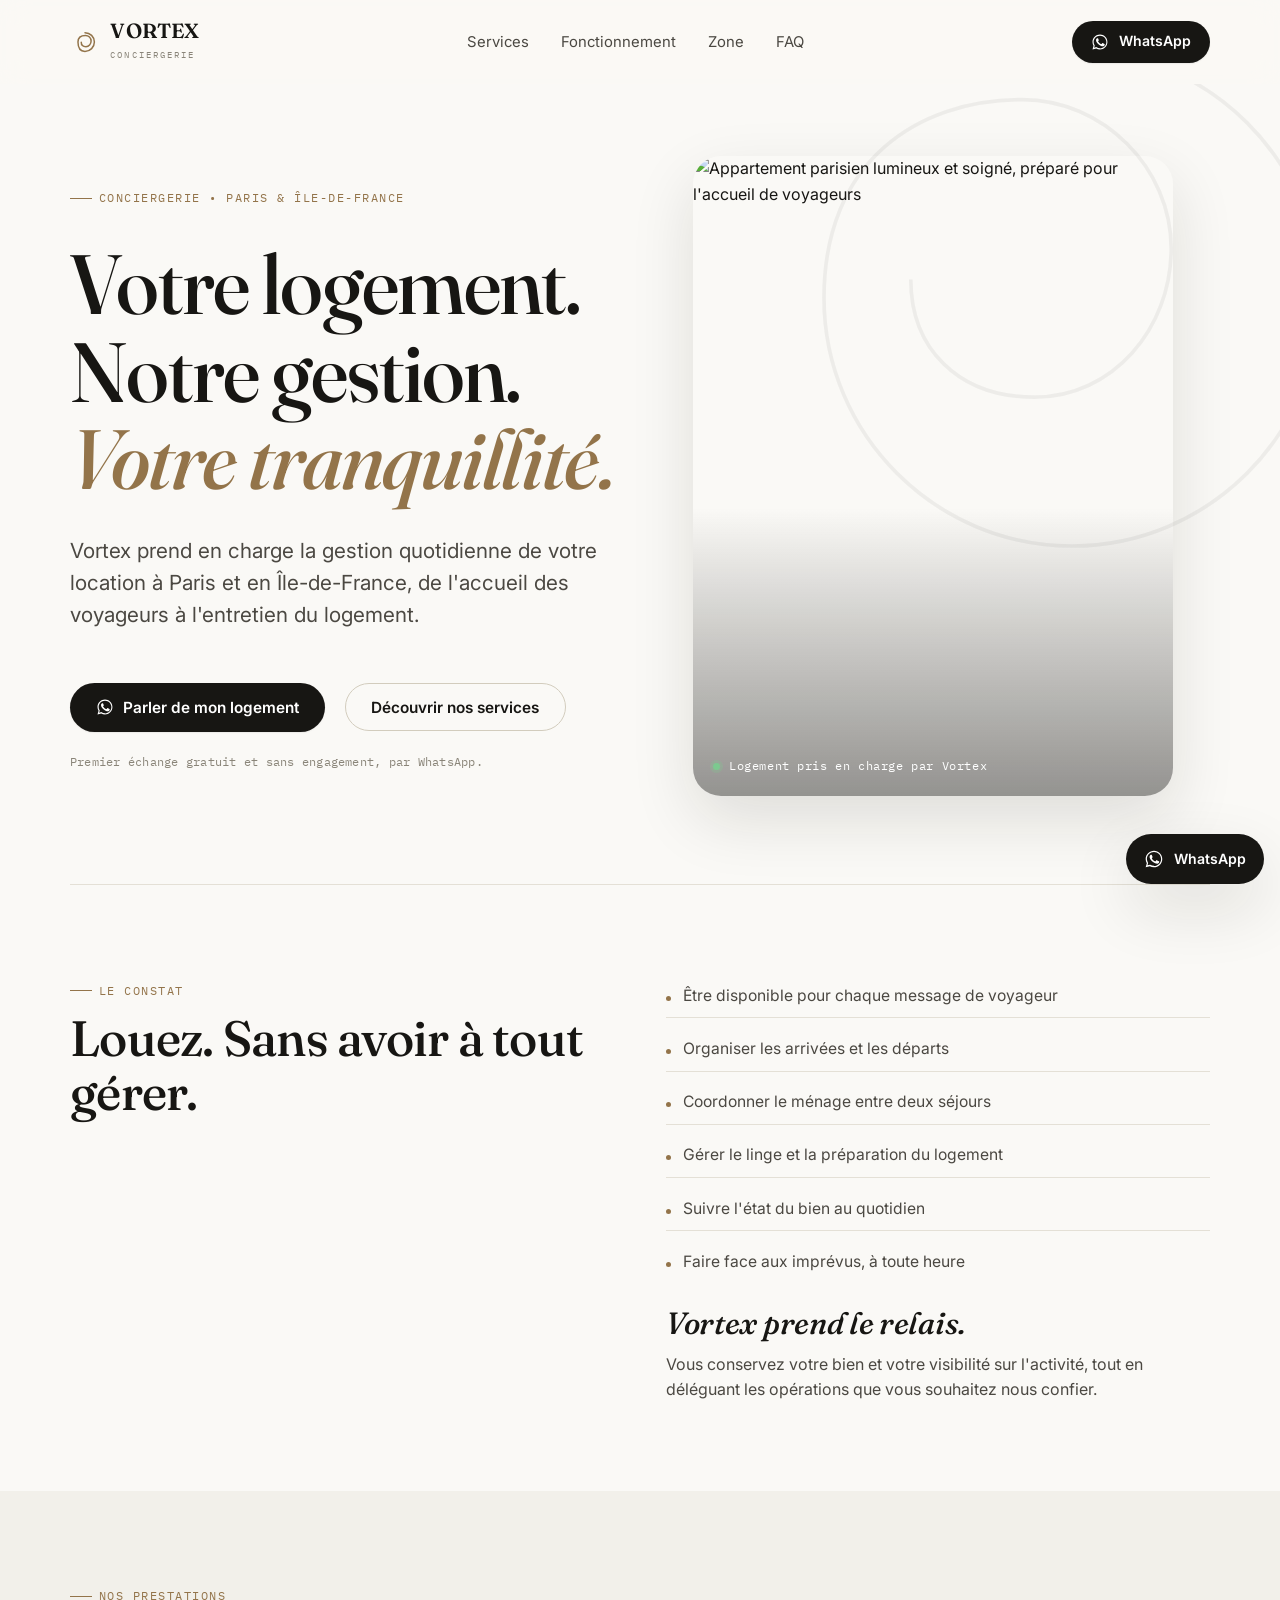
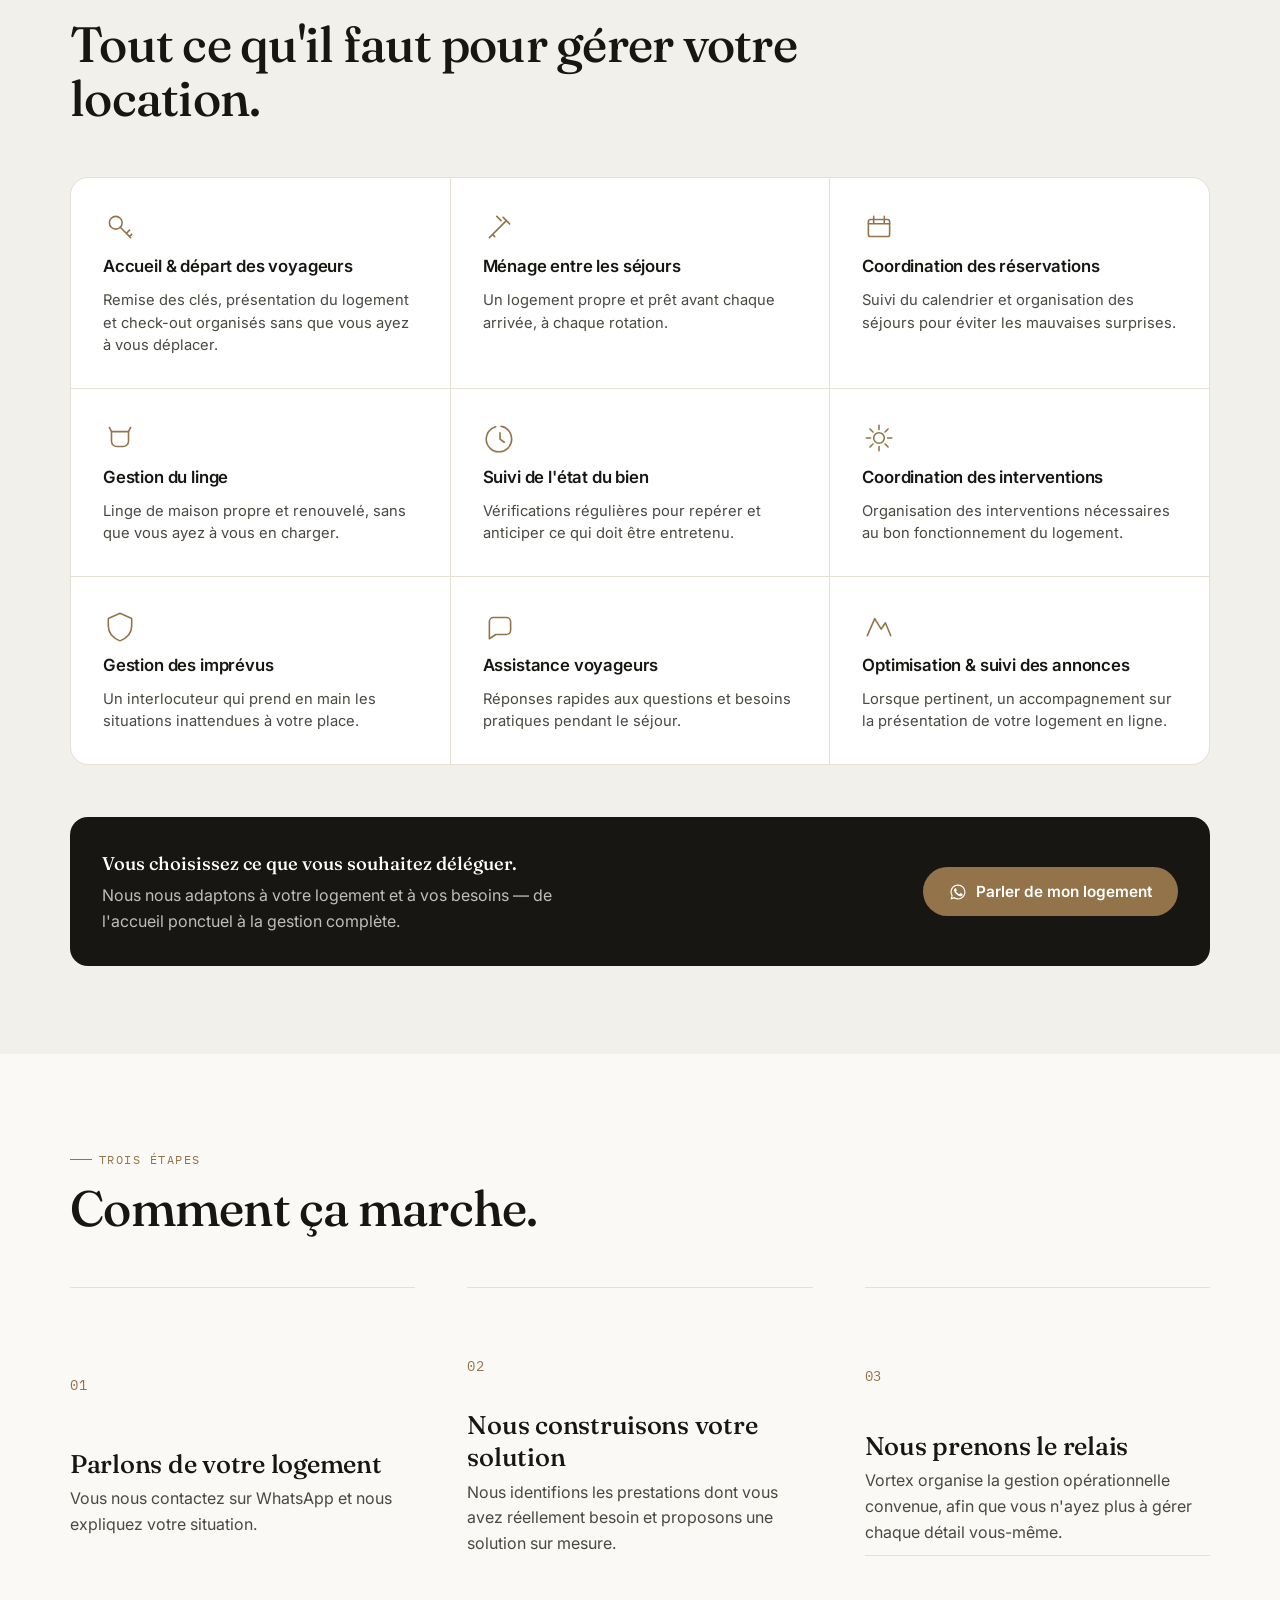
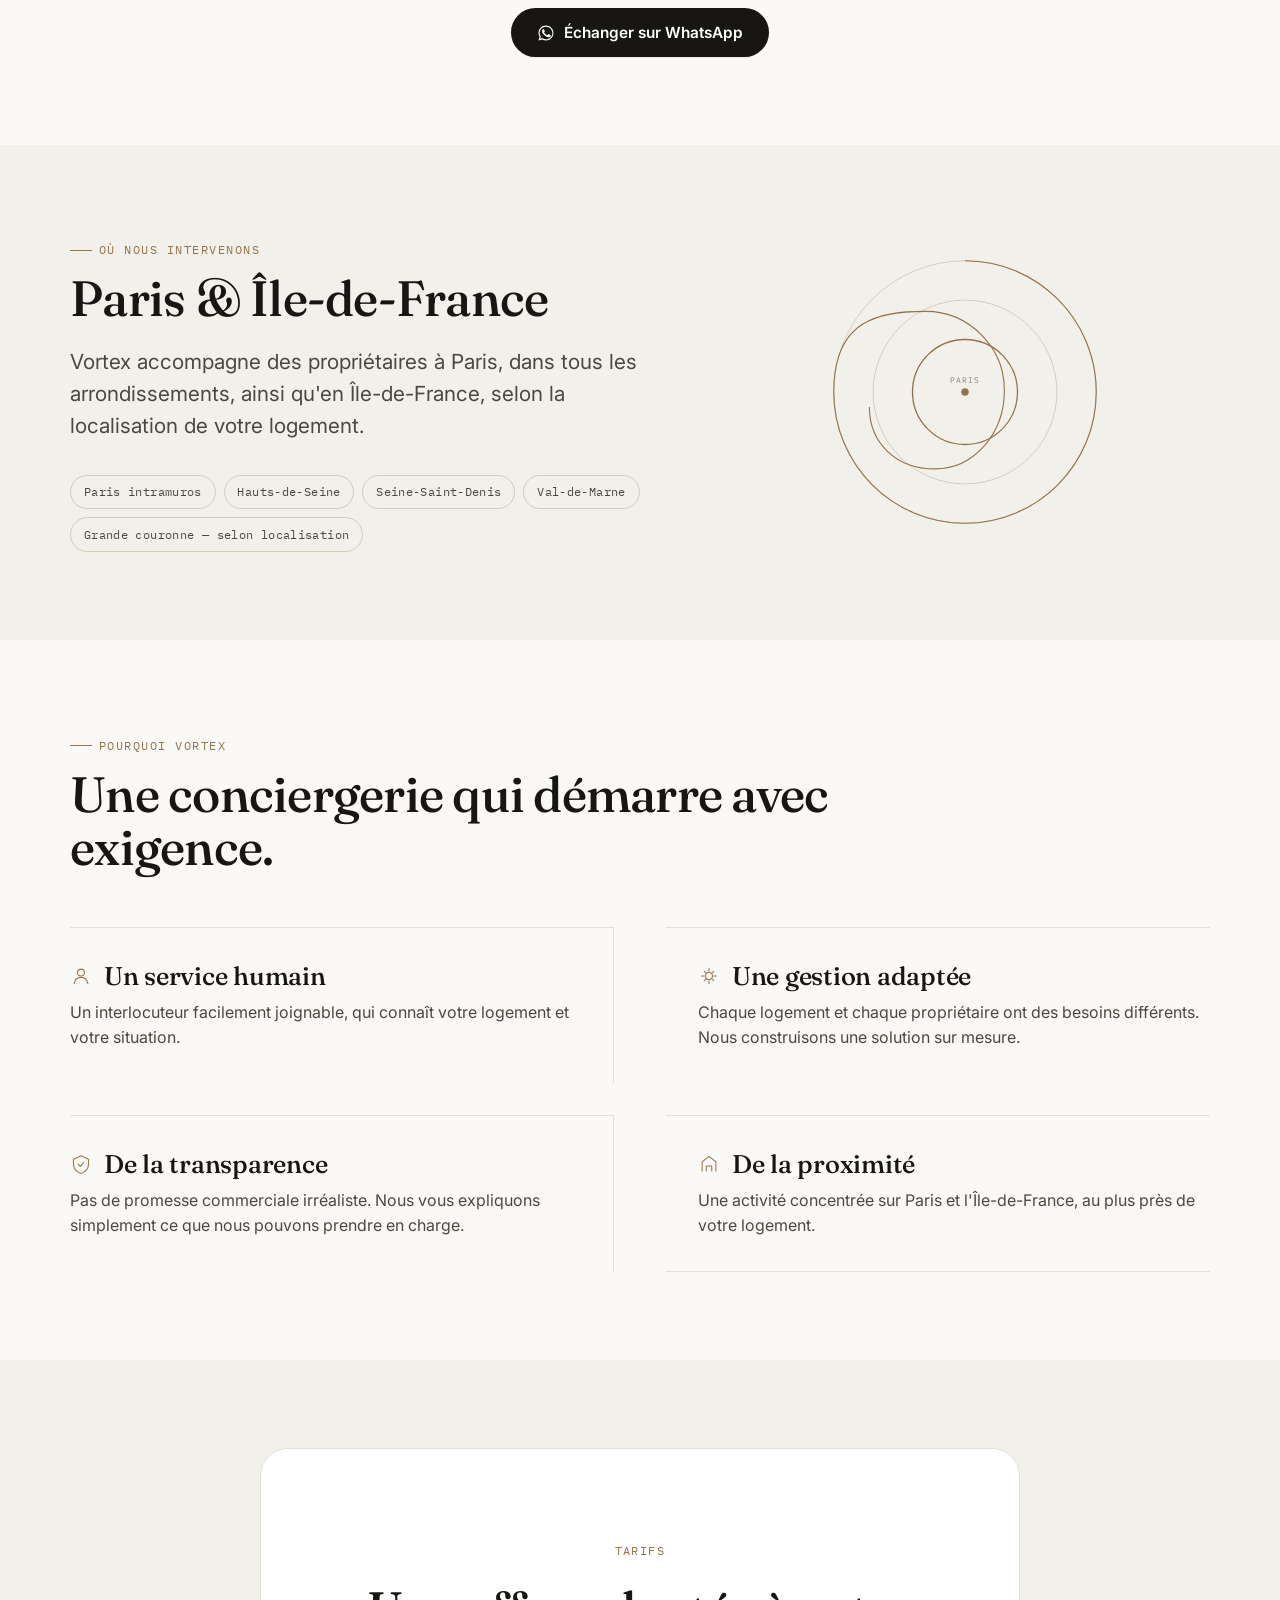
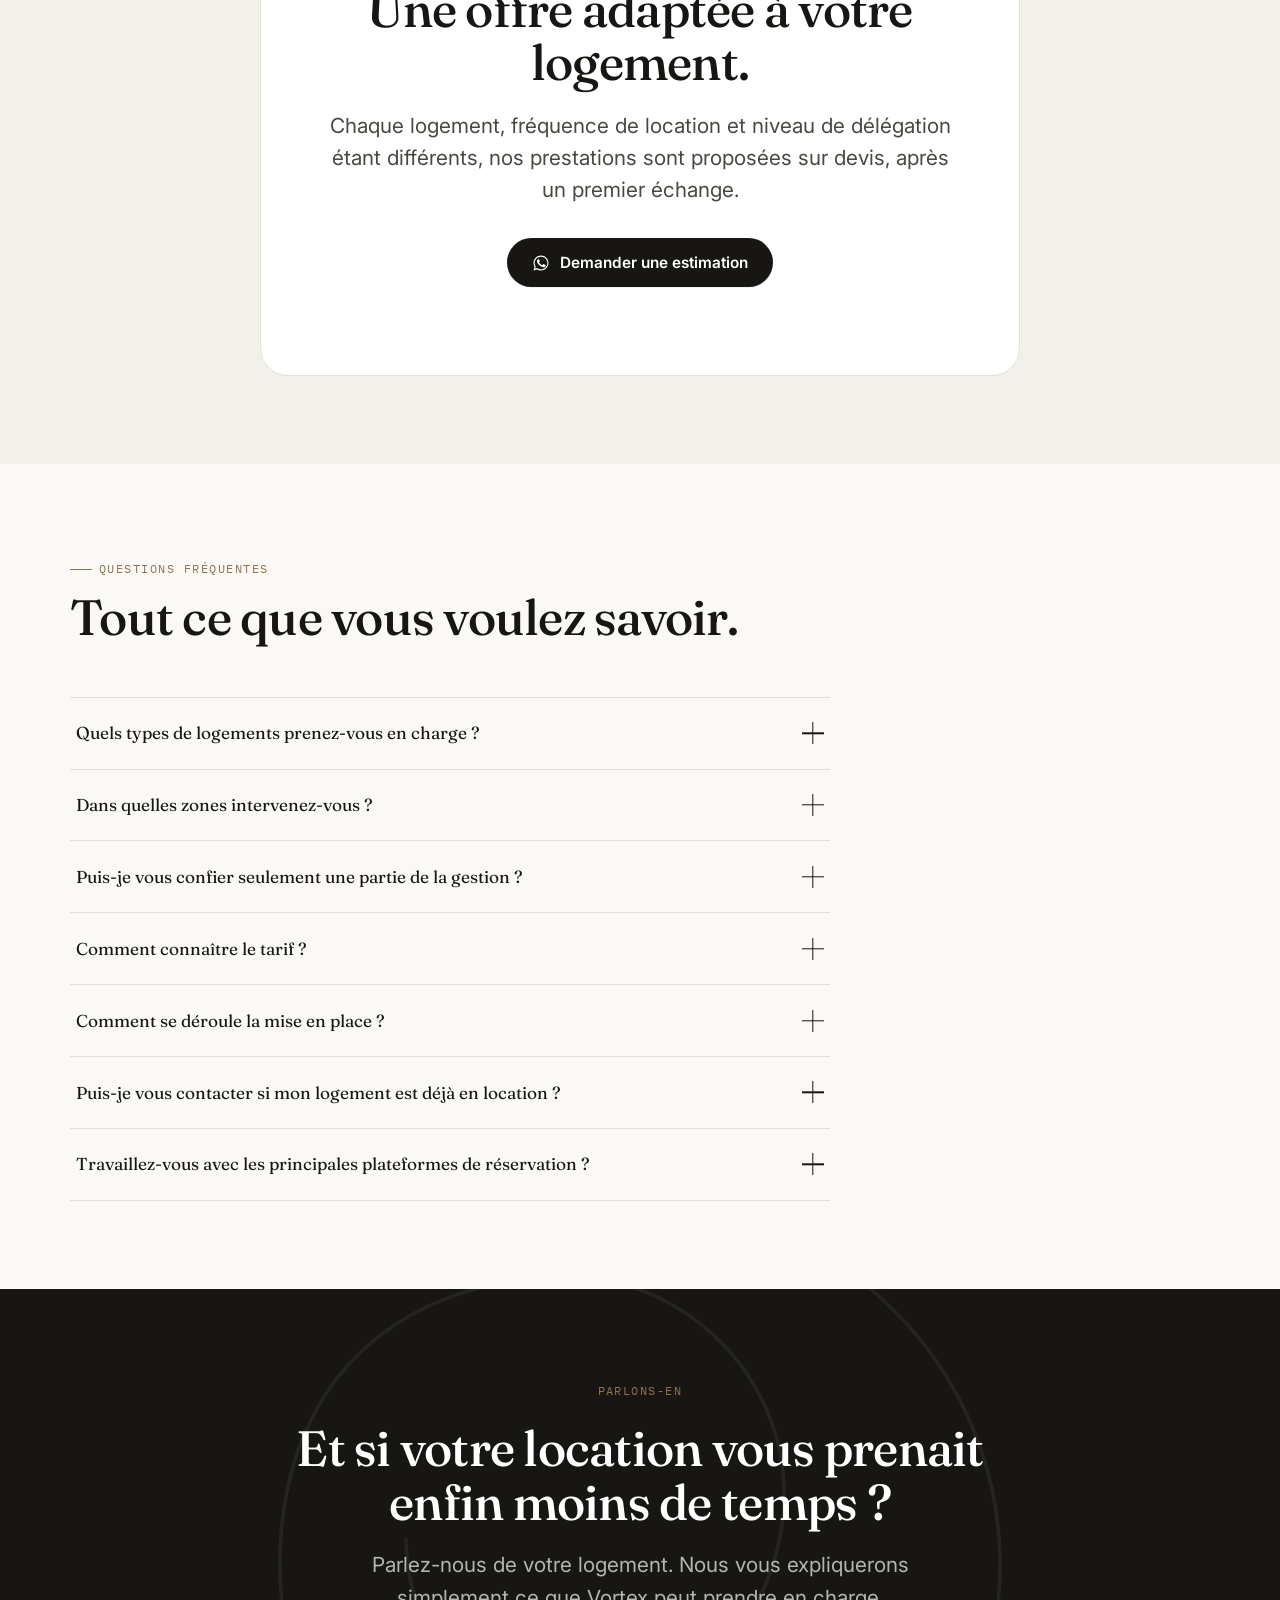
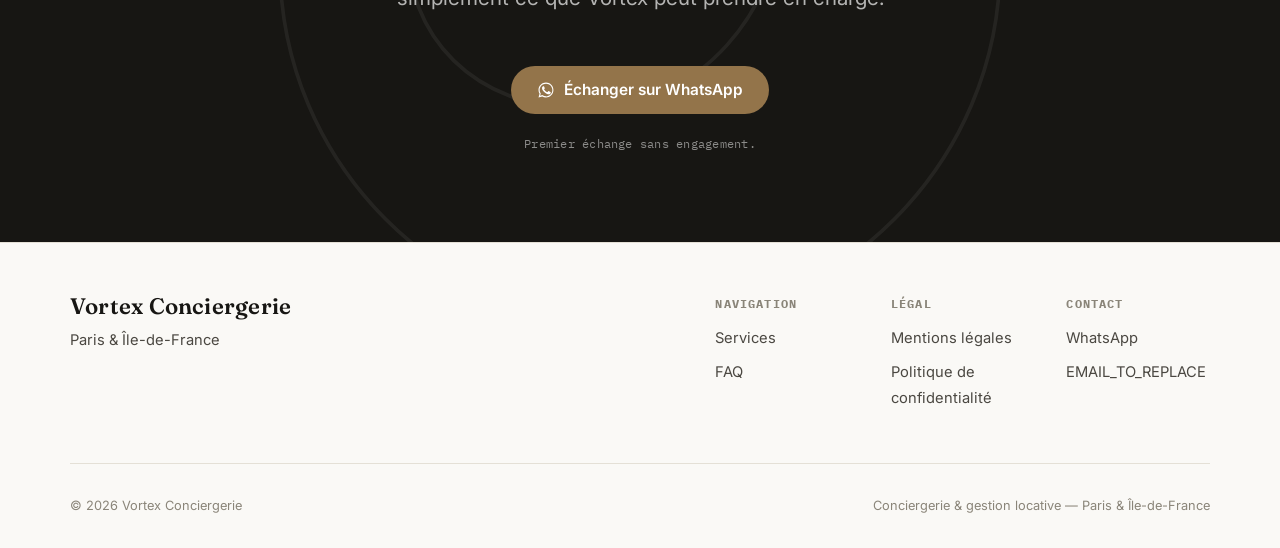
==== index.html @ 7cb6581f "Add files via upload" ====
<!DOCTYPE html>
<html lang="fr">
<head>
<meta charset="UTF-8">
<meta name="viewport" content="width=device-width, initial-scale=1, viewport-fit=cover">

<!-- ============================================================
     SEO — MODIFIER ICI : title, meta description, canonical
     ============================================================ -->
<title>Vortex Conciergerie — Conciergerie & gestion locative à Paris et en Île-de-France</title>
<meta name="description" content="Vortex Conciergerie prend en charge la gestion quotidienne de votre location à Paris et en Île-de-France : accueil des voyageurs, ménage, coordination et suivi du logement. Premier échange sur WhatsApp.">

<!-- CANONICAL : remplacer par le domaine définitif (vortex-conciergerie.fr) une fois connecté -->
<link rel="canonical" href="https://vortex-conciergerie.fr/">

<meta name="robots" content="index, follow">
<meta name="theme-color" content="#faf9f6">

<!-- Open Graph -->
<meta property="og:type" content="website">
<meta property="og:site_name" content="Vortex Conciergerie">
<meta property="og:title" content="Vortex Conciergerie — Conciergerie & gestion locative à Paris et en Île-de-France">
<meta property="og:description" content="Votre logement, notre gestion. Accueil des voyageurs, ménage, coordination et suivi opérationnel de votre location à Paris et en Île-de-France.">
<meta property="og:url" content="https://vortex-conciergerie.fr/">
<meta property="og:locale" content="fr_FR">
<meta property="og:image" content="https://vortex-conciergerie.fr/assets/images/og-cover.jpg">

<!-- Twitter Card -->
<meta name="twitter:card" content="summary_large_image">
<meta name="twitter:title" content="Vortex Conciergerie — Paris & Île-de-France">
<meta name="twitter:description" content="Votre logement, notre gestion. Conciergerie et gestion locative opérationnelle à Paris et en Île-de-France.">
<meta name="twitter:image" content="https://vortex-conciergerie.fr/assets/images/og-cover.jpg">

<!-- Favicon : motif vortex, à remplacer par un fichier .ico/.svg dédié si besoin -->
<link rel="icon" href="data:image/svg+xml,%3Csvg xmlns='http://www.w3.org/2000/svg' viewBox='0 0 32 32'%3E%3Ccircle cx='16' cy='16' r='15' fill='%23171613'/%3E%3Cpath d='M16 6c5.5 0 10 4.5 10 10s-4.5 10-10 10S8.5 21.5 8.5 16 12.3 9 16.5 9c3.3 0 6 2.7 6 6s-2.4 6-5.5 6-5-2-5-4.7' stroke='%23ffffff' stroke-width='1.6' fill='none' stroke-linecap='round'/%3E%3C/svg%3E">

<!-- Polices : Fraunces (display), Inter (texte), IBM Plex Mono (labels) -->
<link rel="preconnect" href="https://fonts.googleapis.com">
<link rel="preconnect" href="https://fonts.gstatic.com" crossorigin>
<link href="https://fonts.googleapis.com/css2?family=Fraunces:opsz,wght@9..144,400;9..144,500;9..144,600&family=Inter:wght@400;500;600;700&family=IBM+Plex+Mono:wght@400;500&display=swap" rel="stylesheet">

<link rel="stylesheet" href="styles.css">

<!-- ============================================================
     DONNÉES STRUCTURÉES — Schema.org (JSON-LD)
     Reflètent uniquement des informations réellement affichées sur le site.
     À COMPLÉTER avec les vraies informations légales dans les [PLACEHOLDERS].
     ============================================================ -->
<script type="application/ld+json">
{
  "@context": "https://schema.org",
  "@type": "Organization",
  "name": "Vortex Conciergerie",
  "url": "https://vortex-conciergerie.fr/",
  "areaServed": {
    "@type": "AdministrativeArea",
    "name": "Paris et Île-de-France"
  },
  "description": "Conciergerie et gestion locative opérationnelle à Paris et en Île-de-France : accueil des voyageurs, ménage, coordination et suivi du logement.",
  "email": "[EMAIL_À_COMPLÉTER]"
}
</script>
<script type="application/ld+json">
{
  "@context": "https://schema.org",
  "@type": "WebSite",
  "name": "Vortex Conciergerie",
  "url": "https://vortex-conciergerie.fr/",
  "inLanguage": "fr-FR"
}
</script>
<script type="application/ld+json">
{
  "@context": "https://schema.org",
  "@type": "FAQPage",
  "mainEntity": [
    {
      "@type": "Question",
      "name": "Quels types de logements prenez-vous en charge ?",
      "acceptedAnswer": {
        "@type": "Answer",
        "text": "Vortex accompagne des appartements et des maisons destinés à la location à Paris et en Île-de-France, quels que soient leur taille ou leur standing, dès lors que la gestion peut être organisée sereinement."
      }
    },
    {
      "@type": "Question",
      "name": "Dans quelles zones intervenez-vous ?",
      "acceptedAnswer": {
        "@type": "Answer",
        "text": "Nous intervenons à Paris, dans tous les arrondissements, ainsi qu'en Île-de-France selon la localisation exacte de votre logement."
      }
    },
    {
      "@type": "Question",
      "name": "Puis-je vous confier seulement une partie de la gestion ?",
      "acceptedAnswer": {
        "@type": "Answer",
        "text": "Oui. Chaque propriétaire choisit ce qu'il souhaite déléguer : accueil des voyageurs, ménage, communication, ou gestion complète. Nous adaptons la solution à votre logement."
      }
    },
    {
      "@type": "Question",
      "name": "Comment connaître le tarif ?",
      "acceptedAnswer": {
        "@type": "Answer",
        "text": "Chaque logement étant différent, nos prestations sont proposées sur devis après un premier échange sur WhatsApp pour comprendre vos besoins."
      }
    },
    {
      "@type": "Question",
      "name": "Comment se déroule la mise en place ?",
      "acceptedAnswer": {
        "@type": "Answer",
        "text": "Après un premier échange sur votre logement, nous construisons une solution adaptée puis organisons ensemble la prise en charge opérationnelle, à votre rythme."
      }
    },
    {
      "@type": "Question",
      "name": "Puis-je vous contacter si mon logement est déjà en location ?",
      "acceptedAnswer": {
        "@type": "Answer",
        "text": "Oui, tout à fait. Nous pouvons prendre le relais sur un logement déjà loué, en reprenant l'organisation existante ou en la réorganisant avec vous."
      }
    },
    {
      "@type": "Question",
      "name": "Travaillez-vous avec les principales plateformes de réservation ?",
      "acceptedAnswer": {
        "@type": "Answer",
        "text": "Nous nous adaptons aux plateformes de réservation que vous utilisez déjà et coordonnons l'activité de votre logement en conséquence."
      }
    }
  ]
}
</script>

<!-- ============================================================
     TRACKING — emplacement pour Google Tag Manager / Analytics 4
     Ne pas insérer d'identifiants fictifs. Coller le script GTM
     officiel ici une fois le compte créé.
     ============================================================ -->
<!-- <script async src="https://www.googletagmanager.com/gtag/js?id=G-XXXXXXX"></script> -->

</head>
<body>

<a href="#contenu" class="skip-link">Aller au contenu principal</a>

<!-- ============================================================
     HEADER
     ============================================================ -->
<header class="site-header" id="site-header">
  <div class="container">
    <a href="#" class="brand" aria-label="Vortex Conciergerie — accueil">
      <svg class="vortex-mark" width="30" height="30" viewBox="0 0 32 32" fill="none" aria-hidden="true">
        <path d="M16 6c5.5 0 10 4.5 10 10s-4.5 10-10 10S8.5 21.5 8.5 16 12.3 9 16.5 9c3.3 0 6 2.7 6 6s-2.4 6-5.5 6-5-2-5-4.7" stroke="currentColor" stroke-width="1.6" fill="none" stroke-linecap="round"/>
      </svg>
      <span>
        <span class="brand-name">VORTEX</span>
        <span class="brand-sub">Conciergerie</span>
      </span>
    </a>

    <nav class="nav-desktop" aria-label="Navigation principale">
      <ul>
        <li><a href="#services">Services</a></li>
        <li><a href="#fonctionnement">Fonctionnement</a></li>
        <li><a href="#zone">Zone</a></li>
        <li><a href="#faq">FAQ</a></li>
      </ul>
    </nav>

    <div class="header-actions">
      <a href="#" class="btn btn-primary btn-sm js-whatsapp-link">
        <svg class="btn-wa-icon" viewBox="0 0 24 24" fill="currentColor" aria-hidden="true"><path d="M17.5 14.4c-.3-.1-1.7-.8-2-1-.3-.1-.5-.1-.6.1-.2.3-.7 1-.9 1.2-.2.2-.3.2-.6.1-.3-.1-1.2-.4-2.3-1.4-.9-.8-1.4-1.7-1.6-2-.2-.3 0-.5.1-.6.1-.1.3-.3.4-.5.1-.1.2-.3.3-.4.1-.2 0-.4 0-.5-.1-.1-.6-1.5-.8-2-.2-.5-.4-.5-.6-.5h-.5c-.2 0-.5.1-.7.3-.3.3-1 1-1 2.4s1 2.8 1.2 3c.1.2 2 3.1 4.9 4.3.7.3 1.2.5 1.6.6.7.2 1.3.2 1.8.1.5-.1 1.7-.7 1.9-1.4.2-.7.2-1.2.2-1.3-.1-.1-.3-.2-.6-.3z"/><path d="M12 2C6.5 2 2 6.5 2 12c0 1.9.5 3.6 1.4 5.1L2 22l5-1.3c1.4.8 3.1 1.2 4.9 1.2 5.5 0 10-4.5 10-10S17.5 2 12 2zm0 18.2c-1.6 0-3.1-.4-4.5-1.2l-.3-.2-3 .8.8-2.9-.2-.3C4 15 3.5 13.5 3.5 12c0-4.7 3.8-8.5 8.5-8.5s8.5 3.8 8.5 8.5-3.8 8.5-8.5 8.5z"/></svg>
        WhatsApp
      </a>
      <button class="menu-toggle" id="menu-toggle" aria-expanded="false" aria-controls="nav-mobile" aria-label="Ouvrir le menu">
        <span></span>
      </button>
    </div>
  </div>

  <nav class="nav-mobile" id="nav-mobile" aria-label="Navigation mobile">
    <ul>
      <li><a href="#services">Services</a></li>
      <li><a href="#fonctionnement">Fonctionnement</a></li>
      <li><a href="#zone">Zone d'intervention</a></li>
      <li><a href="#faq">FAQ</a></li>
    </ul>
    <a href="#" class="btn btn-accent js-whatsapp-link" style="width:100%;">
      <svg class="btn-wa-icon" viewBox="0 0 24 24" fill="currentColor" aria-hidden="true"><path d="M17.5 14.4c-.3-.1-1.7-.8-2-1-.3-.1-.5-.1-.6.1-.2.3-.7 1-.9 1.2-.2.2-.3.2-.6.1-.3-.1-1.2-.4-2.3-1.4-.9-.8-1.4-1.7-1.6-2-.2-.3 0-.5.1-.6.1-.1.3-.3.4-.5.1-.1.2-.3.3-.4.1-.2 0-.4 0-.5-.1-.1-.6-1.5-.8-2-.2-.5-.4-.5-.6-.5h-.5c-.2 0-.5.1-.7.3-.3.3-1 1-1 2.4s1 2.8 1.2 3c.1.2 2 3.1 4.9 4.3.7.3 1.2.5 1.6.6.7.2 1.3.2 1.8.1.5-.1 1.7-.7 1.9-1.4.2-.7.2-1.2.2-1.3-.1-.1-.3-.2-.6-.3z"/><path d="M12 2C6.5 2 2 6.5 2 12c0 1.9.5 3.6 1.4 5.1L2 22l5-1.3c1.4.8 3.1 1.2 4.9 1.2 5.5 0 10-4.5 10-10S17.5 2 12 2zm0 18.2c-1.6 0-3.1-.4-4.5-1.2l-.3-.2-3 .8.8-2.9-.2-.3C4 15 3.5 13.5 3.5 12c0-4.7 3.8-8.5 8.5-8.5s8.5 3.8 8.5 8.5-3.8 8.5-8.5 8.5z"/></svg>
      Échanger sur WhatsApp
    </a>
  </nav>
</header>

<main id="contenu">

  <!-- ============================================================
       HERO
       ============================================================ -->
  <section class="hero">
    <svg class="hero-bg-mark" viewBox="0 0 200 200" fill="none" aria-hidden="true">
      <path d="M100 20c44 0 80 36 80 80s-36 80-80 80-80-36-80-80 30-64 64-64c26 0 48 22 48 48s-19 48-44 48-40-16-40-38" stroke="currentColor" stroke-width="1.2"/>
    </svg>
    <div class="container">
      <div class="hero-copy">
        <span class="eyebrow">Conciergerie • Paris &amp; Île-de-France</span>
        <h1>Votre logement.<br>Notre gestion.<br><em>Votre tranquillité.</em></h1>
        <p class="lead">Vortex prend en charge la gestion quotidienne de votre location à Paris et en Île-de-France, de l'accueil des voyageurs à l'entretien du logement.</p>
        <div class="hero-cta-row">
          <a href="#" class="btn btn-primary js-whatsapp-link">
            <svg class="btn-wa-icon" viewBox="0 0 24 24" fill="currentColor" aria-hidden="true"><path d="M17.5 14.4c-.3-.1-1.7-.8-2-1-.3-.1-.5-.1-.6.1-.2.3-.7 1-.9 1.2-.2.2-.3.2-.6.1-.3-.1-1.2-.4-2.3-1.4-.9-.8-1.4-1.7-1.6-2-.2-.3 0-.5.1-.6.1-.1.3-.3.4-.5.1-.1.2-.3.3-.4.1-.2 0-.4 0-.5-.1-.1-.6-1.5-.8-2-.2-.5-.4-.5-.6-.5h-.5c-.2 0-.5.1-.7.3-.3.3-1 1-1 2.4s1 2.8 1.2 3c.1.2 2 3.1 4.9 4.3.7.3 1.2.5 1.6.6.7.2 1.3.2 1.8.1.5-.1 1.7-.7 1.9-1.4.2-.7.2-1.2.2-1.3-.1-.1-.3-.2-.6-.3z"/><path d="M12 2C6.5 2 2 6.5 2 12c0 1.9.5 3.6 1.4 5.1L2 22l5-1.3c1.4.8 3.1 1.2 4.9 1.2 5.5 0 10-4.5 10-10S17.5 2 12 2zm0 18.2c-1.6 0-3.1-.4-4.5-1.2l-.3-.2-3 .8.8-2.9-.2-.3C4 15 3.5 13.5 3.5 12c0-4.7 3.8-8.5 8.5-8.5s8.5 3.8 8.5 8.5-3.8 8.5-8.5 8.5z"/></svg>
            Parler de mon logement
          </a>
          <a href="#services" class="btn btn-ghost">Découvrir nos services</a>
        </div>
        <p class="hero-note">Premier échange gratuit et sans engagement, par WhatsApp.</p>
      </div>

      <div class="hero-visual">
        <!-- PHOTO : appartement parisien lumineux — remplacer par une photo réelle du parc géré -->
        <img src="https://picsum.photos/id/1080/1000/1250" alt="Appartement parisien lumineux et soigné, préparé pour l'accueil de voyageurs" width="1000" height="1250" loading="eager" fetchpriority="high">
        <div class="hero-visual-tag">
          <span class="dot" aria-hidden="true"></span>
          Logement pris en charge par Vortex
        </div>
      </div>
    </div>
  </section>

  <div class="container"><div class="section-divider"></div></div>

  <!-- ============================================================
       PROBLÈME / PROPOSITION DE VALEUR
       ============================================================ -->
  <section data-reveal>
    <div class="container problem-grid">
      <div>
        <span class="eyebrow">Le constat</span>
        <h2 style="margin-top: var(--space-xs);">Louez. Sans avoir à tout gérer.</h2>
      </div>
      <div>
        <ul class="problem-list">
          <li>Être disponible pour chaque message de voyageur</li>
          <li>Organiser les arrivées et les départs</li>
          <li>Coordonner le ménage entre deux séjours</li>
          <li>Gérer le linge et la préparation du logement</li>
          <li>Suivre l'état du bien au quotidien</li>
          <li>Faire face aux imprévus, à toute heure</li>
        </ul>
        <div class="problem-resolve">
          <h3>Vortex prend le relais.</h3>
          <p style="margin-top: 0.6rem; max-width: 52ch;">Vous conservez votre bien et votre visibilité sur l'activité, tout en déléguant les opérations que vous souhaitez nous confier.</p>
        </div>
      </div>
    </div>
  </section>

  <!-- ============================================================
       SERVICES
       ============================================================ -->
  <section id="services" class="section-alt" data-reveal>
    <div class="container">
      <div class="section-intro">
        <span class="eyebrow">Nos prestations</span>
        <h2>Tout ce qu'il faut pour gérer votre location.</h2>
      </div>

      <div class="services-grid">
        <article class="service-card">
          <svg class="service-icon" viewBox="0 0 32 32" fill="none" aria-hidden="true"><circle cx="12" cy="12" r="6" stroke="currentColor" stroke-width="1.5"/><path d="M16.2 16.2 26 26M22 22l3-3M25 25l2-2" stroke="currentColor" stroke-width="1.5" stroke-linecap="round"/></svg>
          <h3>Accueil &amp; départ des voyageurs</h3>
          <p>Remise des clés, présentation du logement et check-out organisés sans que vous ayez à vous déplacer.</p>
        </article>

        <article class="service-card">
          <svg class="service-icon" viewBox="0 0 32 32" fill="none" aria-hidden="true"><path d="M6 26 22 10M19 7l6 6M9 23l2 2M13 6l4 4" stroke="currentColor" stroke-width="1.5" stroke-linecap="round"/></svg>
          <h3>Ménage entre les séjours</h3>
          <p>Un logement propre et prêt avant chaque arrivée, à chaque rotation.</p>
        </article>

        <article class="service-card">
          <svg class="service-icon" viewBox="0 0 32 32" fill="none" aria-hidden="true"><rect x="6" y="9" width="20" height="16" rx="2" stroke="currentColor" stroke-width="1.5"/><path d="M6 13h20M11 6v6M21 6v6" stroke="currentColor" stroke-width="1.5" stroke-linecap="round"/></svg>
          <h3>Coordination des réservations</h3>
          <p>Suivi du calendrier et organisation des séjours pour éviter les mauvaises surprises.</p>
        </article>

        <article class="service-card">
          <svg class="service-icon" viewBox="0 0 32 32" fill="none" aria-hidden="true"><path d="M8 10h16v9a5 5 0 0 1-5 5h-6a5 5 0 0 1-5-5v-9Z" stroke="currentColor" stroke-width="1.5"/><path d="M8 10 6 6M24 10l2-4" stroke="currentColor" stroke-width="1.5" stroke-linecap="round"/></svg>
          <h3>Gestion du linge</h3>
          <p>Linge de maison propre et renouvelé, sans que vous ayez à vous en charger.</p>
        </article>

        <article class="service-card">
          <svg class="service-icon" viewBox="0 0 32 32" fill="none" aria-hidden="true"><path d="M17 5c6 1 10 6 10 12 0 6.6-5.4 12-12 12S3 23.6 3 17c0-5.6 3.8-10.3 9-11.6" stroke="currentColor" stroke-width="1.5" stroke-linecap="round"/><path d="M16 11v6l4 3" stroke="currentColor" stroke-width="1.5" stroke-linecap="round"/></svg>
          <h3>Suivi de l'état du bien</h3>
          <p>Vérifications régulières pour repérer et anticiper ce qui doit être entretenu.</p>
        </article>

        <article class="service-card">
          <svg class="service-icon" viewBox="0 0 32 32" fill="none" aria-hidden="true"><path d="M16 4v4M16 24v4M4 16h4M24 16h4M7.5 7.5l2.8 2.8M21.7 21.7l2.8 2.8M24.5 7.5l-2.8 2.8M10.3 21.7l-2.8 2.8" stroke="currentColor" stroke-width="1.5" stroke-linecap="round"/><circle cx="16" cy="16" r="5" stroke="currentColor" stroke-width="1.5"/></svg>
          <h3>Coordination des interventions</h3>
          <p>Organisation des interventions nécessaires au bon fonctionnement du logement.</p>
        </article>

        <article class="service-card">
          <svg class="service-icon" viewBox="0 0 32 32" fill="none" aria-hidden="true"><path d="M16 4 5 9v7c0 7 4.8 11.5 11 14 6.2-2.5 11-7 11-14V9L16 4Z" stroke="currentColor" stroke-width="1.5" stroke-linejoin="round"/></svg>
          <h3>Gestion des imprévus</h3>
          <p>Un interlocuteur qui prend en main les situations inattendues à votre place.</p>
        </article>

        <article class="service-card">
          <svg class="service-icon" viewBox="0 0 32 32" fill="none" aria-hidden="true"><path d="M6 24V12a4 4 0 0 1 4-4h12a4 4 0 0 1 4 4v8a4 4 0 0 1-4 4H12l-6 4Z" stroke="currentColor" stroke-width="1.5" stroke-linejoin="round"/></svg>
          <h3>Assistance voyageurs</h3>
          <p>Réponses rapides aux questions et besoins pratiques pendant le séjour.</p>
        </article>

        <article class="service-card">
          <svg class="service-icon" viewBox="0 0 32 32" fill="none" aria-hidden="true"><path d="M5 25 12 9l6 10 4-6 5 12" stroke="currentColor" stroke-width="1.5" stroke-linecap="round" stroke-linejoin="round"/></svg>
          <h3>Optimisation &amp; suivi des annonces</h3>
          <p>Lorsque pertinent, un accompagnement sur la présentation de votre logement en ligne.</p>
        </article>
      </div>

      <div class="services-note">
        <div>
          <strong>Vous choisissez ce que vous souhaitez déléguer.</strong>
          <p>Nous nous adaptons à votre logement et à vos besoins — de l'accueil ponctuel à la gestion complète.</p>
        </div>
        <a href="#" class="btn btn-accent js-whatsapp-link">
          <svg class="btn-wa-icon" viewBox="0 0 24 24" fill="currentColor" aria-hidden="true"><path d="M17.5 14.4c-.3-.1-1.7-.8-2-1-.3-.1-.5-.1-.6.1-.2.3-.7 1-.9 1.2-.2.2-.3.2-.6.1-.3-.1-1.2-.4-2.3-1.4-.9-.8-1.4-1.7-1.6-2-.2-.3 0-.5.1-.6.1-.1.3-.3.4-.5.1-.1.2-.3.3-.4.1-.2 0-.4 0-.5-.1-.1-.6-1.5-.8-2-.2-.5-.4-.5-.6-.5h-.5c-.2 0-.5.1-.7.3-.3.3-1 1-1 2.4s1 2.8 1.2 3c.1.2 2 3.1 4.9 4.3.7.3 1.2.5 1.6.6.7.2 1.3.2 1.8.1.5-.1 1.7-.7 1.9-1.4.2-.7.2-1.2.2-1.3-.1-.1-.3-.2-.6-.3z"/><path d="M12 2C6.5 2 2 6.5 2 12c0 1.9.5 3.6 1.4 5.1L2 22l5-1.3c1.4.8 3.1 1.2 4.9 1.2 5.5 0 10-4.5 10-10S17.5 2 12 2zm0 18.2c-1.6 0-3.1-.4-4.5-1.2l-.3-.2-3 .8.8-2.9-.2-.3C4 15 3.5 13.5 3.5 12c0-4.7 3.8-8.5 8.5-8.5s8.5 3.8 8.5 8.5-3.8 8.5-8.5 8.5z"/></svg>
          Parler de mon logement
        </a>
      </div>
    </div>
  </section>

  <!-- ============================================================
       COMMENT ÇA MARCHE
       ============================================================ -->
  <section id="fonctionnement" data-reveal>
    <div class="container">
      <div class="section-intro">
        <span class="eyebrow">Trois étapes</span>
        <h2>Comment ça marche.</h2>
      </div>

      <div class="steps">
        <div class="step">
          <span class="step-index">01</span>
          <div>
            <h3>Parlons de votre logement</h3>
            <p>Vous nous contactez sur WhatsApp et nous expliquez votre situation.</p>
          </div>
        </div>
        <div class="step">
          <span class="step-index">02</span>
          <div>
            <h3>Nous construisons votre solution</h3>
            <p>Nous identifions les prestations dont vous avez réellement besoin et proposons une solution sur mesure.</p>
          </div>
        </div>
        <div class="step">
          <span class="step-index">03</span>
          <div>
            <h3>Nous prenons le relais</h3>
            <p>Vortex organise la gestion opérationnelle convenue, afin que vous n'ayez plus à gérer chaque détail vous-même.</p>
          </div>
        </div>
      </div>

      <div class="steps-cta">
        <a href="#" class="btn btn-primary js-whatsapp-link">
          <svg class="btn-wa-icon" viewBox="0 0 24 24" fill="currentColor" aria-hidden="true"><path d="M17.5 14.4c-.3-.1-1.7-.8-2-1-.3-.1-.5-.1-.6.1-.2.3-.7 1-.9 1.2-.2.2-.3.2-.6.1-.3-.1-1.2-.4-2.3-1.4-.9-.8-1.4-1.7-1.6-2-.2-.3 0-.5.1-.6.1-.1.3-.3.4-.5.1-.1.2-.3.3-.4.1-.2 0-.4 0-.5-.1-.1-.6-1.5-.8-2-.2-.5-.4-.5-.6-.5h-.5c-.2 0-.5.1-.7.3-.3.3-1 1-1 2.4s1 2.8 1.2 3c.1.2 2 3.1 4.9 4.3.7.3 1.2.5 1.6.6.7.2 1.3.2 1.8.1.5-.1 1.7-.7 1.9-1.4.2-.7.2-1.2.2-1.3-.1-.1-.3-.2-.6-.3z"/><path d="M12 2C6.5 2 2 6.5 2 12c0 1.9.5 3.6 1.4 5.1L2 22l5-1.3c1.4.8 3.1 1.2 4.9 1.2 5.5 0 10-4.5 10-10S17.5 2 12 2zm0 18.2c-1.6 0-3.1-.4-4.5-1.2l-.3-.2-3 .8.8-2.9-.2-.3C4 15 3.5 13.5 3.5 12c0-4.7 3.8-8.5 8.5-8.5s8.5 3.8 8.5 8.5-3.8 8.5-8.5 8.5z"/></svg>
          Échanger sur WhatsApp
        </a>
      </div>
    </div>
  </section>

  <!-- ============================================================
       ZONE D'INTERVENTION
       ============================================================ -->
  <section id="zone" class="section-alt" data-reveal>
    <div class="container zone-layout">
      <div class="zone-copy">
        <span class="eyebrow">Où nous intervenons</span>
        <h2 style="margin-top: var(--space-xs);">Paris &amp; Île-de-France</h2>
        <p class="lead">Vortex accompagne des propriétaires à Paris, dans tous les arrondissements, ainsi qu'en Île-de-France, selon la localisation de votre logement.</p>
        <div class="zone-tags">
          <span class="zone-tag">Paris intramuros</span>
          <span class="zone-tag">Hauts-de-Seine</span>
          <span class="zone-tag">Seine-Saint-Denis</span>
          <span class="zone-tag">Val-de-Marne</span>
          <span class="zone-tag">Grande couronne — selon localisation</span>
        </div>
      </div>
      <div class="zone-map" aria-hidden="true">
        <svg viewBox="0 0 320 320" width="100%" height="100%" fill="none">
          <circle cx="160" cy="160" r="140" stroke="var(--color-line-strong)" stroke-width="1"/>
          <circle cx="160" cy="160" r="98" stroke="var(--color-line-strong)" stroke-width="1"/>
          <circle cx="160" cy="160" r="56" stroke="var(--color-accent)" stroke-width="1.4"/>
          <path d="M160 20c77.3 0 140 62.7 140 140s-62.7 140-140 140S20 237.3 20 160 68 74 118 74c46 0 84 38 84 84s-32 84-74 84-70-28-70-66" stroke="currentColor" stroke-width="1.2" class="vortex-mark"/>
          <circle cx="160" cy="160" r="4" fill="var(--color-accent)"/>
          <text x="160" y="150" text-anchor="middle" font-family="IBM Plex Mono, monospace" font-size="9" fill="var(--color-ink-faint)" letter-spacing="1">PARIS</text>
        </svg>
      </div>
    </div>
  </section>

  <!-- ============================================================
       POURQUOI VORTEX
       ============================================================ -->
  <section data-reveal>
    <div class="container">
      <div class="section-intro">
        <span class="eyebrow">Pourquoi Vortex</span>
        <h2>Une conciergerie qui démarre avec exigence.</h2>
      </div>

      <div class="why-grid">
        <div class="why-card">
          <h3>
            <svg class="why-icon" viewBox="0 0 32 32" fill="none" aria-hidden="true"><circle cx="16" cy="11" r="5" stroke="currentColor" stroke-width="1.5"/><path d="M6 27c1-6 5-9 10-9s9 3 10 9" stroke="currentColor" stroke-width="1.5" stroke-linecap="round"/></svg>
            Un service humain
          </h3>
          <p>Un interlocuteur facilement joignable, qui connaît votre logement et votre situation.</p>
        </div>
        <div class="why-card">
          <h3>
            <svg class="why-icon" viewBox="0 0 32 32" fill="none" aria-hidden="true"><path d="M16 5v4M16 23v4M5 16h4M23 16h4M9 9l3 3M20 20l3 3M23 9l-3 3M9 23l3-3" stroke="currentColor" stroke-width="1.5" stroke-linecap="round"/><circle cx="16" cy="16" r="5" stroke="currentColor" stroke-width="1.5"/></svg>
            Une gestion adaptée
          </h3>
          <p>Chaque logement et chaque propriétaire ont des besoins différents. Nous construisons une solution sur mesure.</p>
        </div>
        <div class="why-card">
          <h3>
            <svg class="why-icon" viewBox="0 0 32 32" fill="none" aria-hidden="true"><path d="M16 4 5 9v7c0 7 4.8 11.5 11 14 6.2-2.5 11-7 11-14V9L16 4Z" stroke="currentColor" stroke-width="1.5" stroke-linejoin="round"/><path d="M12 16.5l3 3 5-6" stroke="currentColor" stroke-width="1.5" stroke-linecap="round" stroke-linejoin="round"/></svg>
            De la transparence
          </h3>
          <p>Pas de promesse commerciale irréaliste. Nous vous expliquons simplement ce que nous pouvons prendre en charge.</p>
        </div>
        <div class="why-card">
          <h3>
            <svg class="why-icon" viewBox="0 0 32 32" fill="none" aria-hidden="true"><path d="M6 27V13l10-8 10 8v14" stroke="currentColor" stroke-width="1.5" stroke-linejoin="round"/><path d="M12 27v-8h8v8" stroke="currentColor" stroke-width="1.5"/></svg>
            De la proximité
          </h3>
          <p>Une activité concentrée sur Paris et l'Île-de-France, au plus près de votre logement.</p>
        </div>
      </div>
    </div>
  </section>

  <!-- ============================================================
       TARIFS
       ============================================================ -->
  <section class="section-alt" data-reveal>
    <div class="container">
      <div class="pricing-card">
        <span class="eyebrow">Tarifs</span>
        <h2>Une offre adaptée à votre logement.</h2>
        <p class="lead">Chaque logement, fréquence de location et niveau de délégation étant différents, nos prestations sont proposées sur devis, après un premier échange.</p>
        <a href="#" class="btn btn-primary js-whatsapp-link">
          <svg class="btn-wa-icon" viewBox="0 0 24 24" fill="currentColor" aria-hidden="true"><path d="M17.5 14.4c-.3-.1-1.7-.8-2-1-.3-.1-.5-.1-.6.1-.2.3-.7 1-.9 1.2-.2.2-.3.2-.6.1-.3-.1-1.2-.4-2.3-1.4-.9-.8-1.4-1.7-1.6-2-.2-.3 0-.5.1-.6.1-.1.3-.3.4-.5.1-.1.2-.3.3-.4.1-.2 0-.4 0-.5-.1-.1-.6-1.5-.8-2-.2-.5-.4-.5-.6-.5h-.5c-.2 0-.5.1-.7.3-.3.3-1 1-1 2.4s1 2.8 1.2 3c.1.2 2 3.1 4.9 4.3.7.3 1.2.5 1.6.6.7.2 1.3.2 1.8.1.5-.1 1.7-.7 1.9-1.4.2-.7.2-1.2.2-1.3-.1-.1-.3-.2-.6-.3z"/><path d="M12 2C6.5 2 2 6.5 2 12c0 1.9.5 3.6 1.4 5.1L2 22l5-1.3c1.4.8 3.1 1.2 4.9 1.2 5.5 0 10-4.5 10-10S17.5 2 12 2zm0 18.2c-1.6 0-3.1-.4-4.5-1.2l-.3-.2-3 .8.8-2.9-.2-.3C4 15 3.5 13.5 3.5 12c0-4.7 3.8-8.5 8.5-8.5s8.5 3.8 8.5 8.5-3.8 8.5-8.5 8.5z"/></svg>
          Demander une estimation
        </a>
      </div>
    </div>
  </section>

  <!-- ============================================================
       FAQ
       ============================================================ -->
  <section id="faq" data-reveal>
    <div class="container">
      <div class="section-intro">
        <span class="eyebrow">Questions fréquentes</span>
        <h2>Tout ce que vous voulez savoir.</h2>
      </div>

      <div class="faq-list">
        <div class="faq-item" data-open="false">
          <button class="faq-question" aria-expanded="false">
            Quels types de logements prenez-vous en charge ?
            <span class="plus" aria-hidden="true"></span>
          </button>
          <div class="faq-answer">
            <div class="faq-answer-inner">
              <p>Des appartements et des maisons destinés à la location à Paris et en Île-de-France, quels que soient leur taille ou leur standing, dès lors que la gestion peut être organisée sereinement.</p>
            </div>
          </div>
        </div>

        <div class="faq-item" data-open="false">
          <button class="faq-question" aria-expanded="false">
            Dans quelles zones intervenez-vous ?
            <span class="plus" aria-hidden="true"></span>
          </button>
          <div class="faq-answer">
            <div class="faq-answer-inner">
              <p>À Paris, dans tous les arrondissements, ainsi qu'en Île-de-France selon la localisation exacte de votre logement.</p>
            </div>
          </div>
        </div>

        <div class="faq-item" data-open="false">
          <button class="faq-question" aria-expanded="false">
            Puis-je vous confier seulement une partie de la gestion ?
            <span class="plus" aria-hidden="true"></span>
          </button>
          <div class="faq-answer">
            <div class="faq-answer-inner">
              <p>Oui. Vous choisissez ce que vous souhaitez déléguer : accueil des voyageurs, ménage, communication, ou gestion complète. Nous adaptons la solution à votre logement.</p>
            </div>
          </div>
        </div>

        <div class="faq-item" data-open="false">
          <button class="faq-question" aria-expanded="false">
            Comment connaître le tarif ?
            <span class="plus" aria-hidden="true"></span>
          </button>
          <div class="faq-answer">
            <div class="faq-answer-inner">
              <p>Chaque logement étant différent, nos prestations sont proposées sur devis après un premier échange sur WhatsApp pour comprendre vos besoins.</p>
            </div>
          </div>
        </div>

        <div class="faq-item" data-open="false">
          <button class="faq-question" aria-expanded="false">
            Comment se déroule la mise en place ?
            <span class="plus" aria-hidden="true"></span>
          </button>
          <div class="faq-answer">
            <div class="faq-answer-inner">
              <p>Après un premier échange sur votre logement, nous construisons une solution adaptée puis organisons ensemble la prise en charge opérationnelle, à votre rythme.</p>
            </div>
          </div>
        </div>

        <div class="faq-item" data-open="false">
          <button class="faq-question" aria-expanded="false">
            Puis-je vous contacter si mon logement est déjà en location ?
            <span class="plus" aria-hidden="true"></span>
          </button>
          <div class="faq-answer">
            <div class="faq-answer-inner">
              <p>Oui, tout à fait. Nous pouvons prendre le relais sur un logement déjà loué, en reprenant l'organisation existante ou en la réorganisant avec vous.</p>
            </div>
          </div>
        </div>

        <div class="faq-item" data-open="false">
          <button class="faq-question" aria-expanded="false">
            Travaillez-vous avec les principales plateformes de réservation ?
            <span class="plus" aria-hidden="true"></span>
          </button>
          <div class="faq-answer">
            <div class="faq-answer-inner">
              <p>Nous nous adaptons aux plateformes de réservation que vous utilisez déjà et coordonnons l'activité de votre logement en conséquence.</p>
            </div>
          </div>
        </div>
      </div>
    </div>
  </section>

  <!-- ============================================================
       CTA FINAL
       ============================================================ -->
  <section class="final-cta" data-reveal>
    <div class="final-cta-mark">
      <svg viewBox="0 0 200 200" fill="none" aria-hidden="true"><path d="M100 20c44 0 80 36 80 80s-36 80-80 80-80-36-80-80 30-64 64-64c26 0 48 22 48 48s-19 48-44 48-40-16-40-38" stroke="#ffffff" stroke-width="0.8"/></svg>
    </div>
    <div class="container">
      <span class="eyebrow">Parlons-en</span>
      <h2>Et si votre location vous prenait enfin moins de temps ?</h2>
      <p class="lead">Parlez-nous de votre logement. Nous vous expliquerons simplement ce que Vortex peut prendre en charge.</p>
      <a href="#" class="btn btn-accent js-whatsapp-link">
        <svg class="btn-wa-icon" viewBox="0 0 24 24" fill="currentColor" aria-hidden="true"><path d="M17.5 14.4c-.3-.1-1.7-.8-2-1-.3-.1-.5-.1-.6.1-.2.3-.7 1-.9 1.2-.2.2-.3.2-.6.1-.3-.1-1.2-.4-2.3-1.4-.9-.8-1.4-1.7-1.6-2-.2-.3 0-.5.1-.6.1-.1.3-.3.4-.5.1-.1.2-.3.3-.4.1-.2 0-.4 0-.5-.1-.1-.6-1.5-.8-2-.2-.5-.4-.5-.6-.5h-.5c-.2 0-.5.1-.7.3-.3.3-1 1-1 2.4s1 2.8 1.2 3c.1.2 2 3.1 4.9 4.3.7.3 1.2.5 1.6.6.7.2 1.3.2 1.8.1.5-.1 1.7-.7 1.9-1.4.2-.7.2-1.2.2-1.3-.1-.1-.3-.2-.6-.3z"/><path d="M12 2C6.5 2 2 6.5 2 12c0 1.9.5 3.6 1.4 5.1L2 22l5-1.3c1.4.8 3.1 1.2 4.9 1.2 5.5 0 10-4.5 10-10S17.5 2 12 2zm0 18.2c-1.6 0-3.1-.4-4.5-1.2l-.3-.2-3 .8.8-2.9-.2-.3C4 15 3.5 13.5 3.5 12c0-4.7 3.8-8.5 8.5-8.5s8.5 3.8 8.5 8.5-3.8 8.5-8.5 8.5z"/></svg>
        Échanger sur WhatsApp
      </a>
      <p class="hero-note">Premier échange sans engagement.</p>
    </div>
  </section>

</main>

<!-- ============================================================
     FOOTER
     ============================================================ -->
<footer class="site-footer">
  <div class="container">
    <div class="footer-top">
      <div class="footer-brand">
        <span class="brand-name">Vortex Conciergerie</span>
        <p>Paris &amp; Île-de-France</p>
      </div>

      <div class="footer-cols">
        <div class="footer-col">
          <h4>Navigation</h4>
          <ul>
            <li><a href="#services">Services</a></li>
            <li><a href="#faq">FAQ</a></li>
          </ul>
        </div>
        <div class="footer-col">
          <h4>Légal</h4>
          <ul>
            <li><a href="legal.html">Mentions légales</a></li>
            <li><a href="privacy.html">Politique de confidentialité</a></li>
          </ul>
        </div>
        <div class="footer-col">
          <h4>Contact</h4>
          <ul>
            <li><a href="#" class="js-whatsapp-link">WhatsApp</a></li>
            <!-- E-MAIL : remplacer EMAIL_TO_REPLACE par l'adresse réelle -->
            <li><span>EMAIL_TO_REPLACE</span></li>
          </ul>
        </div>
      </div>
    </div>

    <div class="footer-bottom">
      <span id="footer-year">© 2026 Vortex Conciergerie</span>
      <span>Conciergerie &amp; gestion locative — Paris &amp; Île-de-France</span>
    </div>
  </div>
</footer>

<!-- ============================================================
     BOUTON WHATSAPP FLOTTANT — mobile, discret, non intrusif
     ============================================================ -->
<a href="#" class="wa-float js-whatsapp-link" id="wa-float" aria-label="Échanger sur WhatsApp">
  <svg viewBox="0 0 24 24" fill="currentColor" aria-hidden="true"><path d="M17.5 14.4c-.3-.1-1.7-.8-2-1-.3-.1-.5-.1-.6.1-.2.3-.7 1-.9 1.2-.2.2-.3.2-.6.1-.3-.1-1.2-.4-2.3-1.4-.9-.8-1.4-1.7-1.6-2-.2-.3 0-.5.1-.6.1-.1.3-.3.4-.5.1-.1.2-.3.3-.4.1-.2 0-.4 0-.5-.1-.1-.6-1.5-.8-2-.2-.5-.4-.5-.6-.5h-.5c-.2 0-.5.1-.7.3-.3.3-1 1-1 2.4s1 2.8 1.2 3c.1.2 2 3.1 4.9 4.3.7.3 1.2.5 1.6.6.7.2 1.3.2 1.8.1.5-.1 1.7-.7 1.9-1.4.2-.7.2-1.2.2-1.3-.1-.1-.3-.2-.6-.3z"/><path d="M12 2C6.5 2 2 6.5 2 12c0 1.9.5 3.6 1.4 5.1L2 22l5-1.3c1.4.8 3.1 1.2 4.9 1.2 5.5 0 10-4.5 10-10S17.5 2 12 2zm0 18.2c-1.6 0-3.1-.4-4.5-1.2l-.3-.2-3 .8.8-2.9-.2-.3C4 15 3.5 13.5 3.5 12c0-4.7 3.8-8.5 8.5-8.5s8.5 3.8 8.5 8.5-3.8 8.5-8.5 8.5z"/></svg>
  <span class="wa-float-label">WhatsApp</span>
</a>

<script src="script.js"></script>
</body>
</html>
---- styles.css ----
/* ==========================================================================
   VORTEX CONCIERGERIE — STYLESHEET
   ==========================================================================
   Sommaire :
   1. Variables (design tokens) — MODIFIER LES COULEURS / ESPACEMENTS ICI
   2. Reset & base
   3. Typographie
   4. Layout & conteneurs
   5. Header
   6. Boutons & CTA
   7. Hero
   8. Sections génériques (problème, services, étapes, zone, pourquoi, tarifs, FAQ, CTA final)
   9. Footer
   10. Bouton WhatsApp flottant (mobile)
   11. Composants (cartes, accordéon, badges)
   12. Animations & apparitions au scroll
   13. Responsive (mobile-first, breakpoints en fin de fichier)
   14. Accessibilité & prefers-reduced-motion
   ========================================================================== */

/* --------------------------------------------------------------------------
   1. VARIABLES — design tokens centralisés
   Pour changer la palette de couleurs ou les espacements du site entier,
   modifiez uniquement les valeurs ci-dessous.
   -------------------------------------------------------------------------- */
:root {
  /* Couleurs de base */
  --color-bg: #faf9f6;              /* fond général, blanc cassé chaud */
  --color-surface: #ffffff;          /* cartes, header, blocs clairs */
  --color-surface-alt: #f2f0ea;      /* sections alternées, fond léger */
  --color-ink: #171613;              /* texte principal, presque noir chaud */
  --color-ink-soft: #4b4842;         /* texte secondaire / paragraphes */
  --color-ink-faint: #8a8579;        /* légendes, mentions discrètes */
  --color-line: #e4e0d6;             /* traits fins, séparateurs */
  --color-line-strong: #d2ccbd;      /* séparateurs plus visibles */

  /* Couleur d'accent — laiton discret, évoque la clé / la serrurerie / le premium parisien */
  --color-accent: #93744a;
  --color-accent-dark: #7a5f3b;
  --color-accent-tint: #efe8da;      /* fond teinté très léger pour badges */

  /* Inversion (sections sombres ponctuelles) */
  --color-ink-inverse: #ffffff;
  --color-surface-inverse: #171613;
  --color-surface-inverse-alt: #232019;

  /* Typographie */
  --font-display: "Fraunces", "Iowan Old Style", "Palatino Linotype", serif;
  --font-body: "Inter", -apple-system, BlinkMacSystemFont, "Segoe UI", sans-serif;
  --font-mono: "IBM Plex Mono", "SFMono-Regular", Menlo, monospace;

  /* Échelle typographique fluide */
  --fs-hero: clamp(2.5rem, 6.5vw + 1rem, 5.25rem);
  --fs-h2: clamp(1.9rem, 3.6vw + 1rem, 3.1rem);
  --fs-h3: clamp(1.25rem, 1.4vw + 1rem, 1.6rem);
  --fs-lead: clamp(1.05rem, 0.6vw + 0.9rem, 1.3rem);
  --fs-body: 1rem;
  --fs-small: 0.875rem;
  --fs-label: 0.78rem;

  /* Espacements (échelle en rem) */
  --space-3xs: 0.25rem;
  --space-2xs: 0.5rem;
  --space-xs: 0.75rem;
  --space-sm: 1.25rem;
  --space-md: 2rem;
  --space-lg: 3.25rem;
  --space-xl: 5.5rem;
  --space-2xl: 8.5rem;

  /* Rayons & bordures */
  --radius-sm: 10px;
  --radius-md: 18px;
  --radius-lg: 28px;
  --radius-pill: 999px;
  --border-hairline: 1px solid var(--color-line);

  /* Ombres — très discrètes, esprit premium */
  --shadow-sm: 0 1px 2px rgba(23, 22, 19, 0.04), 0 1px 1px rgba(23, 22, 19, 0.03);
  --shadow-md: 0 12px 32px rgba(23, 22, 19, 0.08);
  --shadow-lg: 0 24px 64px rgba(23, 22, 19, 0.12);

  /* Largeurs */
  --container-max: 1180px;
  --container-narrow: 760px;

  /* Transitions */
  --ease-standard: cubic-bezier(0.22, 1, 0.36, 1);
  --dur-fast: 180ms;
  --dur-med: 420ms;
  --dur-slow: 720ms;

  /* Hauteur header (utilisée pour l'ancrage de scroll) */
  --header-h: 76px;
}

/* --------------------------------------------------------------------------
   2. RESET & BASE
   -------------------------------------------------------------------------- */
*,
*::before,
*::after {
  box-sizing: border-box;
}

html {
  scroll-behavior: smooth;
  scroll-padding-top: calc(var(--header-h) + 12px);
  -webkit-text-size-adjust: 100%;
}

body {
  margin: 0;
  background: var(--color-bg);
  color: var(--color-ink);
  font-family: var(--font-body);
  font-size: var(--fs-body);
  line-height: 1.6;
  -webkit-font-smoothing: antialiased;
  text-rendering: optimizeLegibility;
}

img {
  max-width: 100%;
  display: block;
  height: auto;
}

a {
  color: inherit;
  text-decoration: none;
}

ul {
  margin: 0;
  padding: 0;
  list-style: none;
}

button {
  font: inherit;
  color: inherit;
  background: none;
  border: none;
  cursor: pointer;
}

h1, h2, h3, h4, p, figure {
  margin: 0;
}

svg {
  display: block;
}

/* Focus visible — accessibilité clavier */
:focus-visible {
  outline: 2.5px solid var(--color-accent);
  outline-offset: 3px;
  border-radius: 4px;
}

/* --------------------------------------------------------------------------
   3. TYPOGRAPHIE
   -------------------------------------------------------------------------- */
h1, h2, h3 {
  font-family: var(--font-display);
  font-weight: 500;
  letter-spacing: -0.01em;
  color: var(--color-ink);
}

h1 {
  font-size: var(--fs-hero);
  line-height: 1.04;
  letter-spacing: -0.02em;
}

h2 {
  font-size: var(--fs-h2);
  line-height: 1.08;
  letter-spacing: -0.015em;
}

h3 {
  font-size: var(--fs-h3);
  line-height: 1.25;
}

.lead {
  font-size: var(--fs-lead);
  line-height: 1.55;
  color: var(--color-ink-soft);
  font-weight: 400;
}

p {
  color: var(--color-ink-soft);
}

.eyebrow {
  font-family: var(--font-mono);
  font-size: var(--fs-label);
  letter-spacing: 0.12em;
  text-transform: uppercase;
  color: var(--color-accent);
  display: inline-flex;
  align-items: center;
  gap: 0.55em;
}

.eyebrow::before {
  content: "";
  width: 22px;
  height: 1px;
  background: var(--color-accent);
  display: inline-block;
}

.section-intro {
  max-width: var(--container-narrow);
  margin-bottom: var(--space-lg);
}

.section-intro h2 {
  margin-top: var(--space-xs);
}

.section-intro .lead {
  margin-top: var(--space-sm);
}

/* --------------------------------------------------------------------------
   4. LAYOUT & CONTENEURS
   -------------------------------------------------------------------------- */
.container {
  width: 100%;
  max-width: var(--container-max);
  margin-inline: auto;
  padding-inline: var(--space-sm);
}

section {
  padding-block: var(--space-xl);
  position: relative;
}

.section-alt {
  background: var(--color-surface-alt);
}

.section-divider {
  height: 1px;
  background: var(--color-line);
  width: 100%;
}

/* Marque le motif "vortex" utilisé comme signature graphique du site :
   un trait fin en forme de spirale, réemployé en filigrane et en séparateur. */
.vortex-mark {
  color: var(--color-accent);
  flex-shrink: 0;
}

/* --------------------------------------------------------------------------
   5. HEADER
   -------------------------------------------------------------------------- */
.site-header {
  position: sticky;
  top: 0;
  z-index: 100;
  height: var(--header-h);
  display: flex;
  align-items: center;
  background: rgba(250, 249, 246, 0.82);
  backdrop-filter: saturate(180%) blur(14px);
  -webkit-backdrop-filter: saturate(180%) blur(14px);
  border-bottom: 1px solid transparent;
  transition: border-color var(--dur-med) var(--ease-standard),
    box-shadow var(--dur-med) var(--ease-standard);
}

.site-header.is-scrolled {
  border-bottom-color: var(--color-line);
  box-shadow: 0 1px 0 rgba(23, 22, 19, 0.02);
}

.site-header .container {
  display: flex;
  align-items: center;
  justify-content: space-between;
  gap: var(--space-sm);
}

.brand {
  display: flex;
  align-items: center;
  gap: 0.65rem;
}

.brand-name {
  font-family: var(--font-display);
  font-size: 1.28rem;
  font-weight: 600;
  letter-spacing: 0.01em;
  line-height: 1;
}

.brand-sub {
  display: block;
  font-family: var(--font-mono);
  font-size: 0.58rem;
  letter-spacing: 0.22em;
  text-transform: uppercase;
  color: var(--color-ink-faint);
  margin-top: 2px;
}

.nav-desktop {
  display: none;
}

.nav-desktop ul {
  display: flex;
  align-items: center;
  gap: var(--space-md);
}

.nav-desktop a {
  font-size: 0.93rem;
  color: var(--color-ink-soft);
  position: relative;
  padding-block: 4px;
  transition: color var(--dur-fast) var(--ease-standard);
}

.nav-desktop a::after {
  content: "";
  position: absolute;
  left: 0;
  bottom: 0;
  height: 1px;
  width: 0%;
  background: var(--color-ink);
  transition: width var(--dur-med) var(--ease-standard);
}

.nav-desktop a:hover {
  color: var(--color-ink);
}

.nav-desktop a:hover::after {
  width: 100%;
}

.header-actions {
  display: flex;
  align-items: center;
  gap: var(--space-xs);
}

.menu-toggle {
  display: inline-flex;
  align-items: center;
  justify-content: center;
  width: 44px;
  height: 44px;
  border-radius: var(--radius-sm);
}

.menu-toggle span,
.menu-toggle span::before,
.menu-toggle span::after {
  content: "";
  display: block;
  width: 20px;
  height: 1.5px;
  background: var(--color-ink);
  position: relative;
  transition: transform var(--dur-fast) var(--ease-standard), opacity var(--dur-fast);
}

.menu-toggle span::before {
  position: absolute;
  top: -6px;
}

.menu-toggle span::after {
  position: absolute;
  top: 6px;
}

.menu-toggle[aria-expanded="true"] span {
  background: transparent;
}

.menu-toggle[aria-expanded="true"] span::before {
  transform: translateY(6px) rotate(45deg);
}

.menu-toggle[aria-expanded="true"] span::after {
  transform: translateY(-6px) rotate(-45deg);
}

/* Menu mobile plein écran */
.nav-mobile {
  position: fixed;
  inset: var(--header-h) 0 0 0;
  background: var(--color-bg);
  z-index: 90;
  padding: var(--space-lg) var(--space-sm);
  display: flex;
  flex-direction: column;
  gap: var(--space-lg);
  transform: translateY(-8px);
  opacity: 0;
  pointer-events: none;
  transition: opacity var(--dur-med) var(--ease-standard),
    transform var(--dur-med) var(--ease-standard);
}

.nav-mobile.is-open {
  opacity: 1;
  transform: translateY(0);
  pointer-events: auto;
}

.nav-mobile ul {
  display: flex;
  flex-direction: column;
  gap: var(--space-sm);
}

.nav-mobile a {
  font-family: var(--font-display);
  font-size: 1.9rem;
  font-weight: 500;
}

/* --------------------------------------------------------------------------
   6. BOUTONS & CTA
   -------------------------------------------------------------------------- */
.btn {
  display: inline-flex;
  align-items: center;
  justify-content: center;
  gap: 0.6rem;
  padding: 0.95rem 1.6rem;
  border-radius: var(--radius-pill);
  font-size: 0.96rem;
  font-weight: 600;
  line-height: 1;
  white-space: nowrap;
  transition: transform var(--dur-fast) var(--ease-standard),
    background var(--dur-fast) var(--ease-standard),
    box-shadow var(--dur-fast) var(--ease-standard);
  min-height: 48px;
}

.btn-primary {
  background: var(--color-ink);
  color: var(--color-ink-inverse);
  box-shadow: var(--shadow-sm);
}

.btn-primary:hover {
  background: #000;
  transform: translateY(-1px);
  box-shadow: var(--shadow-md);
}

.btn-primary:active {
  transform: translateY(0);
}

.btn-accent {
  background: var(--color-accent);
  color: #fff;
}

.btn-accent:hover {
  background: var(--color-accent-dark);
  transform: translateY(-1px);
  box-shadow: var(--shadow-md);
}

.btn-ghost {
  background: transparent;
  color: var(--color-ink);
  border: 1px solid var(--color-line-strong);
}

.btn-ghost:hover {
  border-color: var(--color-ink);
  background: var(--color-surface);
}

.btn-sm {
  padding: 0.7rem 1.2rem;
  font-size: 0.88rem;
  min-height: 42px;
}

.btn-wa-icon {
  width: 18px;
  height: 18px;
  flex-shrink: 0;
}

/* --------------------------------------------------------------------------
   7. HERO
   -------------------------------------------------------------------------- */
.hero {
  padding-top: clamp(2.5rem, 6vw, 4.5rem);
  padding-bottom: var(--space-xl);
  overflow: hidden;
  position: relative;
}

.hero .container {
  display: grid;
  gap: var(--space-lg);
  align-items: center;
}

.hero-copy {
  position: relative;
  z-index: 2;
}

.hero-copy .eyebrow {
  margin-bottom: var(--space-sm);
}

.hero h1 {
  margin-top: var(--space-xs);
}

.hero h1 em {
  font-style: italic;
  color: var(--color-accent);
}

.hero .lead {
  margin-top: var(--space-md);
  max-width: 42ch;
}

.hero-cta-row {
  margin-top: var(--space-lg);
  display: flex;
  flex-wrap: wrap;
  gap: var(--space-sm);
  align-items: center;
}

.hero-note {
  margin-top: var(--space-sm);
  font-family: var(--font-mono);
  font-size: 0.76rem;
  color: var(--color-ink-faint);
  letter-spacing: 0.02em;
}

.hero-visual {
  position: relative;
  border-radius: var(--radius-lg);
  overflow: hidden;
  aspect-ratio: 4 / 5;
  box-shadow: var(--shadow-lg);
  isolation: isolate;
}

.hero-visual img {
  width: 100%;
  height: 100%;
  object-fit: cover;
}

.hero-visual::after {
  content: "";
  position: absolute;
  inset: 0;
  background: linear-gradient(180deg, rgba(23, 22, 19, 0) 55%, rgba(23, 22, 19, 0.45) 100%);
}

.hero-visual-tag {
  position: absolute;
  left: var(--space-sm);
  bottom: var(--space-sm);
  z-index: 2;
  display: flex;
  align-items: center;
  gap: 0.55rem;
  color: #fff;
  font-family: var(--font-mono);
  font-size: 0.74rem;
  letter-spacing: 0.05em;
}

.hero-visual-tag .dot {
  width: 7px;
  height: 7px;
  border-radius: 50%;
  background: #7cc98f;
  box-shadow: 0 0 0 3px rgba(124, 201, 143, 0.25);
}

/* Filigrane du logomark en fond de hero, très discret */
.hero-bg-mark {
  position: absolute;
  right: -8%;
  top: -12%;
  width: 620px;
  height: 620px;
  opacity: 0.05;
  z-index: 0;
  pointer-events: none;
}

/* --------------------------------------------------------------------------
   8. SECTIONS GÉNÉRIQUES
   -------------------------------------------------------------------------- */

/* Problème / valeur */
.problem-grid {
  display: grid;
  gap: var(--space-lg);
}

.problem-list {
  display: grid;
  gap: var(--space-2xs);
}

.problem-list li {
  display: flex;
  align-items: baseline;
  gap: 0.75rem;
  padding-block: 0.6rem;
  border-bottom: var(--border-hairline);
  color: var(--color-ink-soft);
  font-size: 0.98rem;
}

.problem-list li:last-child {
  border-bottom: none;
}

.problem-list li::before {
  content: "";
  width: 5px;
  height: 5px;
  border-radius: 50%;
  background: var(--color-accent);
  flex-shrink: 0;
}

.problem-resolve {
  padding-top: var(--space-sm);
}

.problem-resolve h3 {
  font-family: var(--font-display);
  font-style: italic;
  font-size: clamp(1.5rem, 2.4vw, 2rem);
  color: var(--color-ink);
}

/* Services */
.services-grid {
  display: grid;
  gap: 1px;
  background: var(--color-line);
  border: 1px solid var(--color-line);
  border-radius: var(--radius-md);
  overflow: hidden;
}

.service-card {
  background: var(--color-surface);
  padding: var(--space-md);
  display: flex;
  flex-direction: column;
  gap: var(--space-xs);
  transition: background var(--dur-fast) var(--ease-standard);
}

.service-card:hover {
  background: var(--color-accent-tint);
}

.service-icon {
  width: 34px;
  height: 34px;
  color: var(--color-accent);
}

.service-card h3 {
  font-size: 1.05rem;
  font-family: var(--font-body);
  font-weight: 600;
}

.service-card p {
  font-size: 0.92rem;
  line-height: 1.5;
}

.services-note {
  margin-top: var(--space-lg);
  display: flex;
  flex-wrap: wrap;
  align-items: center;
  justify-content: space-between;
  gap: var(--space-md);
  padding: var(--space-md);
  border-radius: var(--radius-md);
  background: var(--color-surface-inverse);
  color: var(--color-ink-inverse);
}

.services-note p {
  color: rgba(255, 255, 255, 0.72);
  max-width: 46ch;
}

.services-note strong {
  display: block;
  color: #fff;
  font-family: var(--font-display);
  font-size: 1.15rem;
  font-weight: 500;
  margin-bottom: 0.3rem;
}

/* Étapes / fonctionnement */
.steps {
  display: grid;
  gap: var(--space-md);
  counter-reset: step;
}

.step {
  display: grid;
  grid-template-columns: auto 1fr;
  gap: var(--space-md);
  padding-block: var(--space-md);
  border-top: var(--border-hairline);
}

.step:last-of-type {
  border-bottom: var(--border-hairline);
}

.step-index {
  font-family: var(--font-mono);
  font-size: 0.85rem;
  color: var(--color-accent);
  letter-spacing: 0.05em;
  padding-top: 0.2rem;
}

.step h3 {
  margin-bottom: 0.4rem;
}

.step p {
  max-width: 52ch;
}

.steps-cta {
  margin-top: var(--space-lg);
  text-align: center;
}

/* Zone d'intervention */
.zone-layout {
  display: grid;
  gap: var(--space-lg);
  align-items: center;
}

.zone-copy .lead {
  margin-top: var(--space-sm);
}

.zone-tags {
  display: flex;
  flex-wrap: wrap;
  gap: 0.5rem;
  margin-top: var(--space-md);
}

.zone-tag {
  font-family: var(--font-mono);
  font-size: 0.78rem;
  letter-spacing: 0.03em;
  padding: 0.4rem 0.8rem;
  border-radius: var(--radius-pill);
  border: 1px solid var(--color-line-strong);
  color: var(--color-ink-soft);
}

.zone-map {
  position: relative;
  aspect-ratio: 1 / 1;
  max-width: 420px;
  margin-inline: auto;
}

/* Pourquoi Vortex */
.why-grid {
  display: grid;
  gap: var(--space-md);
}

.why-card {
  padding: var(--space-md) 0;
  border-top: var(--border-hairline);
}

.why-card:last-child {
  border-bottom: var(--border-hairline);
}

.why-card h3 {
  display: flex;
  align-items: center;
  gap: 0.75rem;
}

.why-icon {
  width: 22px;
  height: 22px;
  color: var(--color-accent);
  flex-shrink: 0;
}

.why-card p {
  margin-top: 0.5rem;
  max-width: 56ch;
}

/* Tarifs */
.pricing-card {
  max-width: var(--container-narrow);
  margin-inline: auto;
  text-align: center;
  padding: var(--space-xl) var(--space-md);
  border-radius: var(--radius-lg);
  background: var(--color-surface);
  border: 1px solid var(--color-line);
}

.pricing-card .eyebrow {
  justify-content: center;
}

.pricing-card .eyebrow::before {
  display: none;
}

.pricing-card h2 {
  margin-top: var(--space-sm);
}

.pricing-card .lead {
  margin: var(--space-sm) auto var(--space-md);
  max-width: 48ch;
}

/* FAQ */
.faq-list {
  max-width: var(--container-narrow);
}

.faq-item {
  border-top: var(--border-hairline);
}

.faq-item:last-child {
  border-bottom: var(--border-hairline);
}

.faq-question {
  width: 100%;
  display: flex;
  align-items: center;
  justify-content: space-between;
  gap: var(--space-md);
  padding-block: 1.35rem;
  text-align: left;
  font-family: var(--font-display);
  font-size: 1.08rem;
  color: var(--color-ink);
}

.faq-question .plus {
  flex-shrink: 0;
  width: 22px;
  height: 22px;
  position: relative;
}

.faq-question .plus::before,
.faq-question .plus::after {
  content: "";
  position: absolute;
  background: var(--color-ink);
  transition: transform var(--dur-med) var(--ease-standard);
}

.faq-question .plus::before {
  top: 50%;
  left: 0;
  width: 100%;
  height: 1.4px;
  transform: translateY(-50%);
}

.faq-question .plus::after {
  left: 50%;
  top: 0;
  height: 100%;
  width: 1.4px;
  transform: translateX(-50%);
}

.faq-item[data-open="true"] .plus::after {
  transform: translateX(-50%) rotate(90deg);
  opacity: 0;
}

.faq-answer {
  overflow: hidden;
  max-height: 0;
  transition: max-height var(--dur-med) var(--ease-standard);
}

.faq-answer-inner {
  padding-bottom: 1.35rem;
  max-width: 62ch;
}

/* CTA final */
.final-cta {
  background: var(--color-surface-inverse);
  color: var(--color-ink-inverse);
  text-align: center;
  overflow: hidden;
  position: relative;
}

.final-cta .container {
  position: relative;
  z-index: 2;
  max-width: var(--container-narrow);
}

.final-cta .eyebrow {
  justify-content: center;
  color: var(--color-accent);
}

.final-cta .eyebrow::before {
  display: none;
}

.final-cta h2 {
  color: #fff;
  margin-top: var(--space-sm);
}

.final-cta p.lead {
  color: rgba(255, 255, 255, 0.68);
  margin: var(--space-sm) auto var(--space-lg);
  max-width: 46ch;
}

.final-cta .hero-note {
  color: rgba(255, 255, 255, 0.5);
}

.final-cta-mark {
  position: absolute;
  inset: 0;
  display: flex;
  align-items: center;
  justify-content: center;
  opacity: 0.06;
  z-index: 1;
  pointer-events: none;
}

.final-cta-mark svg {
  width: 900px;
  height: 900px;
}

/* --------------------------------------------------------------------------
   9. FOOTER
   -------------------------------------------------------------------------- */
.site-footer {
  padding-block: var(--space-lg) var(--space-md);
  border-top: 1px solid var(--color-line);
}

.footer-top {
  display: grid;
  gap: var(--space-lg);
  padding-bottom: var(--space-lg);
}

.footer-brand .brand-name {
  font-size: 1.4rem;
}

.footer-brand p {
  margin-top: var(--space-2xs);
  font-size: 0.92rem;
}

.footer-cols {
  display: grid;
  gap: var(--space-md);
  grid-template-columns: repeat(2, 1fr);
}

.footer-col h4 {
  font-family: var(--font-mono);
  font-size: 0.72rem;
  letter-spacing: 0.1em;
  text-transform: uppercase;
  color: var(--color-ink-faint);
  margin-bottom: var(--space-xs);
}

.footer-col ul {
  display: grid;
  gap: 0.55rem;
}

.footer-col a,
.footer-col span {
  font-size: 0.92rem;
  color: var(--color-ink-soft);
}

.footer-col a:hover {
  color: var(--color-ink);
}

.footer-bottom {
  padding-top: var(--space-md);
  border-top: var(--border-hairline);
  display: flex;
  flex-wrap: wrap;
  justify-content: space-between;
  gap: var(--space-xs);
  font-size: 0.8rem;
  color: var(--color-ink-faint);
}

/* --------------------------------------------------------------------------
   10. BOUTON WHATSAPP FLOTTANT (mobile)
   -------------------------------------------------------------------------- */
.wa-float {
  position: fixed;
  right: max(16px, env(safe-area-inset-right));
  bottom: max(16px, env(safe-area-inset-bottom));
  z-index: 80;
  display: flex;
  align-items: center;
  gap: 0.6rem;
  padding: 0.85rem 1.15rem;
  border-radius: var(--radius-pill);
  background: var(--color-ink);
  color: #fff;
  box-shadow: var(--shadow-lg);
  font-size: 0.88rem;
  font-weight: 600;
  transform: translateY(0);
  transition: transform var(--dur-med) var(--ease-standard), opacity var(--dur-med);
}

.wa-float svg {
  width: 20px;
  height: 20px;
  flex-shrink: 0;
}

.wa-float.is-hidden {
  transform: translateY(140%);
  opacity: 0;
  pointer-events: none;
}

.wa-float-label {
  white-space: nowrap;
}

/* --------------------------------------------------------------------------
   11. COMPOSANTS DIVERS
   -------------------------------------------------------------------------- */
.skip-link {
  position: absolute;
  left: -9999px;
  top: 0;
  background: var(--color-ink);
  color: #fff;
  padding: 0.8rem 1.2rem;
  z-index: 200;
  border-radius: 0 0 8px 0;
}

.skip-link:focus {
  left: 0;
}

/* --------------------------------------------------------------------------
   12. ANIMATIONS & APPARITIONS AU SCROLL
   -------------------------------------------------------------------------- */
[data-reveal] {
  opacity: 0;
  transform: translateY(18px);
  transition: opacity var(--dur-slow) var(--ease-standard),
    transform var(--dur-slow) var(--ease-standard);
}

[data-reveal].is-visible {
  opacity: 1;
  transform: translateY(0);
}

.hero-copy,
.hero-visual {
  opacity: 0;
  animation: heroIn var(--dur-slow) var(--ease-standard) forwards;
}

.hero-visual {
  animation-delay: 120ms;
}

@keyframes heroIn {
  from {
    opacity: 0;
    transform: translateY(14px);
  }
  to {
    opacity: 1;
    transform: translateY(0);
  }
}

/* --------------------------------------------------------------------------
   14. ACCESSIBILITÉ — prefers-reduced-motion
   -------------------------------------------------------------------------- */
@media (prefers-reduced-motion: reduce) {
  html {
    scroll-behavior: auto;
  }

  *,
  *::before,
  *::after {
    animation-duration: 0.001ms !important;
    animation-iteration-count: 1 !important;
    transition-duration: 0.001ms !important;
    scroll-behavior: auto !important;
  }

  [data-reveal] {
    opacity: 1;
    transform: none;
  }

  .hero-copy,
  .hero-visual {
    opacity: 1;
    animation: none;
  }
}

/* --------------------------------------------------------------------------
   13. RESPONSIVE — mobile-first, breakpoints croissants
   -------------------------------------------------------------------------- */

/* ≥ 560px : petites tablettes / grands mobiles */
@media (min-width: 560px) {
  .hero-cta-row {
    flex-wrap: nowrap;
  }

  .footer-cols {
    grid-template-columns: repeat(2, 1fr);
  }
}

/* ≥ 720px */
@media (min-width: 720px) {
  .problem-grid {
    grid-template-columns: 1fr 1fr;
  }

  .services-grid {
    grid-template-columns: repeat(2, 1fr);
  }

  .zone-layout {
    grid-template-columns: 1.1fr 0.9fr;
  }

  .why-grid {
    grid-template-columns: repeat(2, 1fr);
    column-gap: var(--space-lg);
  }

  .why-card:nth-child(odd) {
    border-right: var(--border-hairline);
    padding-right: var(--space-md);
  }

  .why-card:nth-child(even) {
    padding-left: var(--space-md);
  }
}

/* ≥ 960px : desktop */
@media (min-width: 960px) {
  :root {
    --header-h: 84px;
  }

  .nav-desktop {
    display: block;
  }

  .menu-toggle {
    display: none;
  }

  .hero .container {
    grid-template-columns: 1.05fr 0.95fr;
  }

  .hero-visual {
    aspect-ratio: 3 / 4;
  }

  .services-grid {
    grid-template-columns: repeat(3, 1fr);
  }

  .steps {
    grid-template-columns: repeat(3, 1fr);
    gap: var(--space-lg);
  }

  .step {
    grid-template-columns: 1fr;
    border-top: none;
    border-bottom: none;
    padding-block: 0;
  }

  .step::before {
    content: "";
    display: block;
    height: 1px;
    background: var(--color-line);
    margin-bottom: var(--space-md);
  }

  .footer-top {
    grid-template-columns: 1.2fr 1fr;
    align-items: start;
  }

  .footer-cols {
    grid-template-columns: repeat(3, 1fr);
  }

  .wa-float .wa-float-label {
    display: inline;
  }
}

/* ≥ 1200px */
@media (min-width: 1200px) {
  .hero-visual {
    max-height: 640px;
  }
}
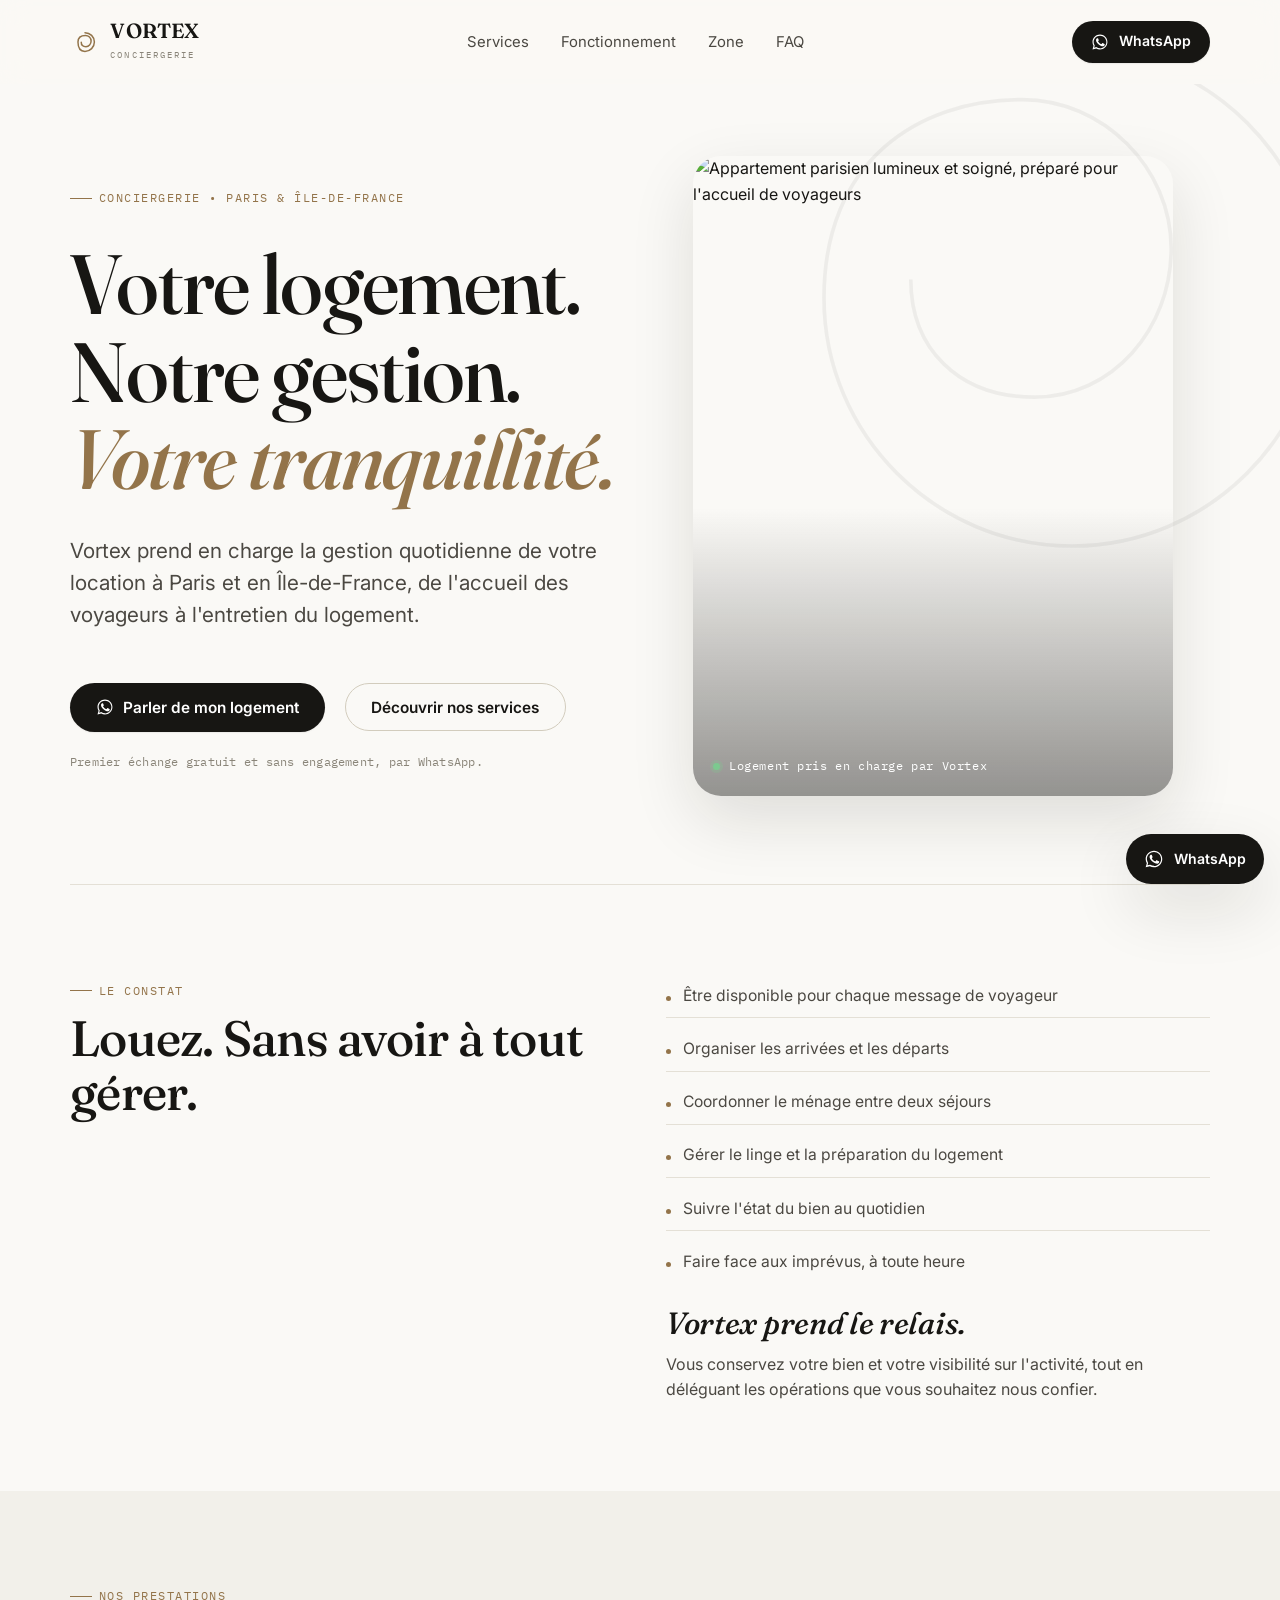
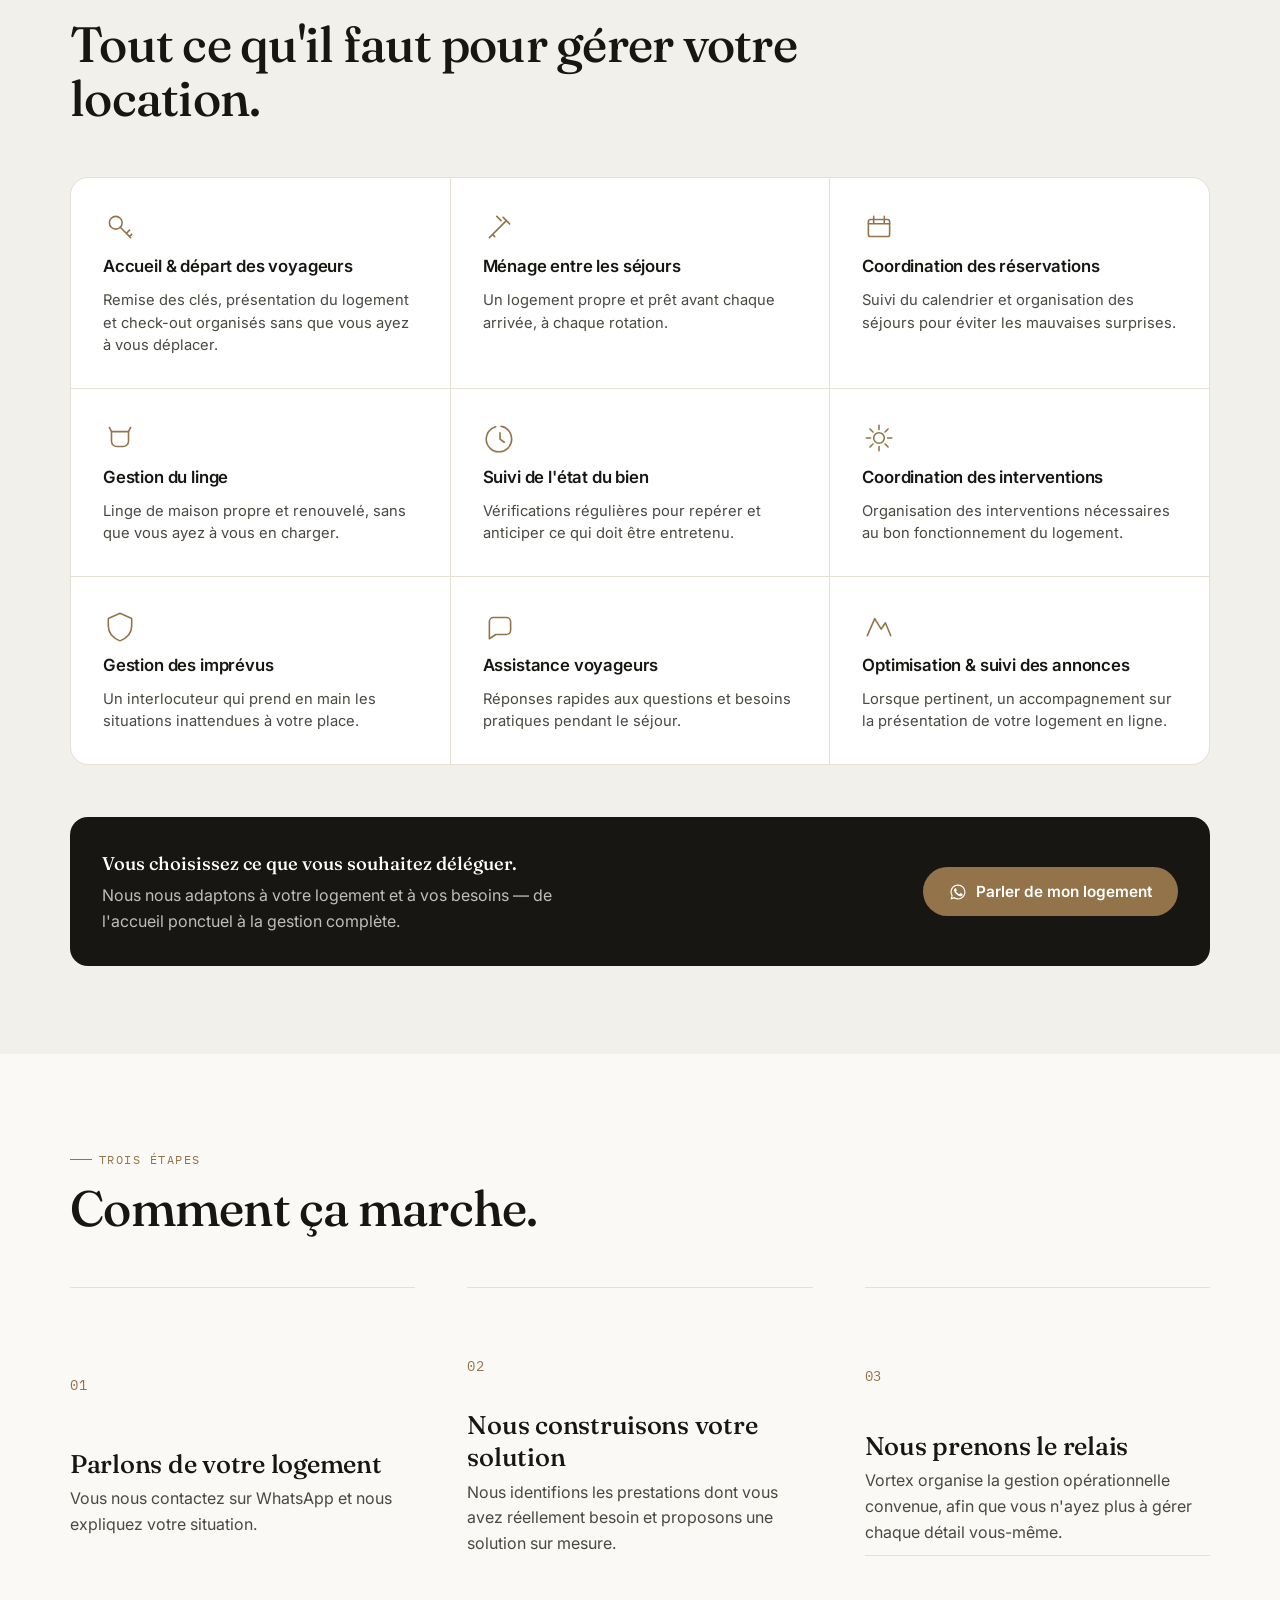
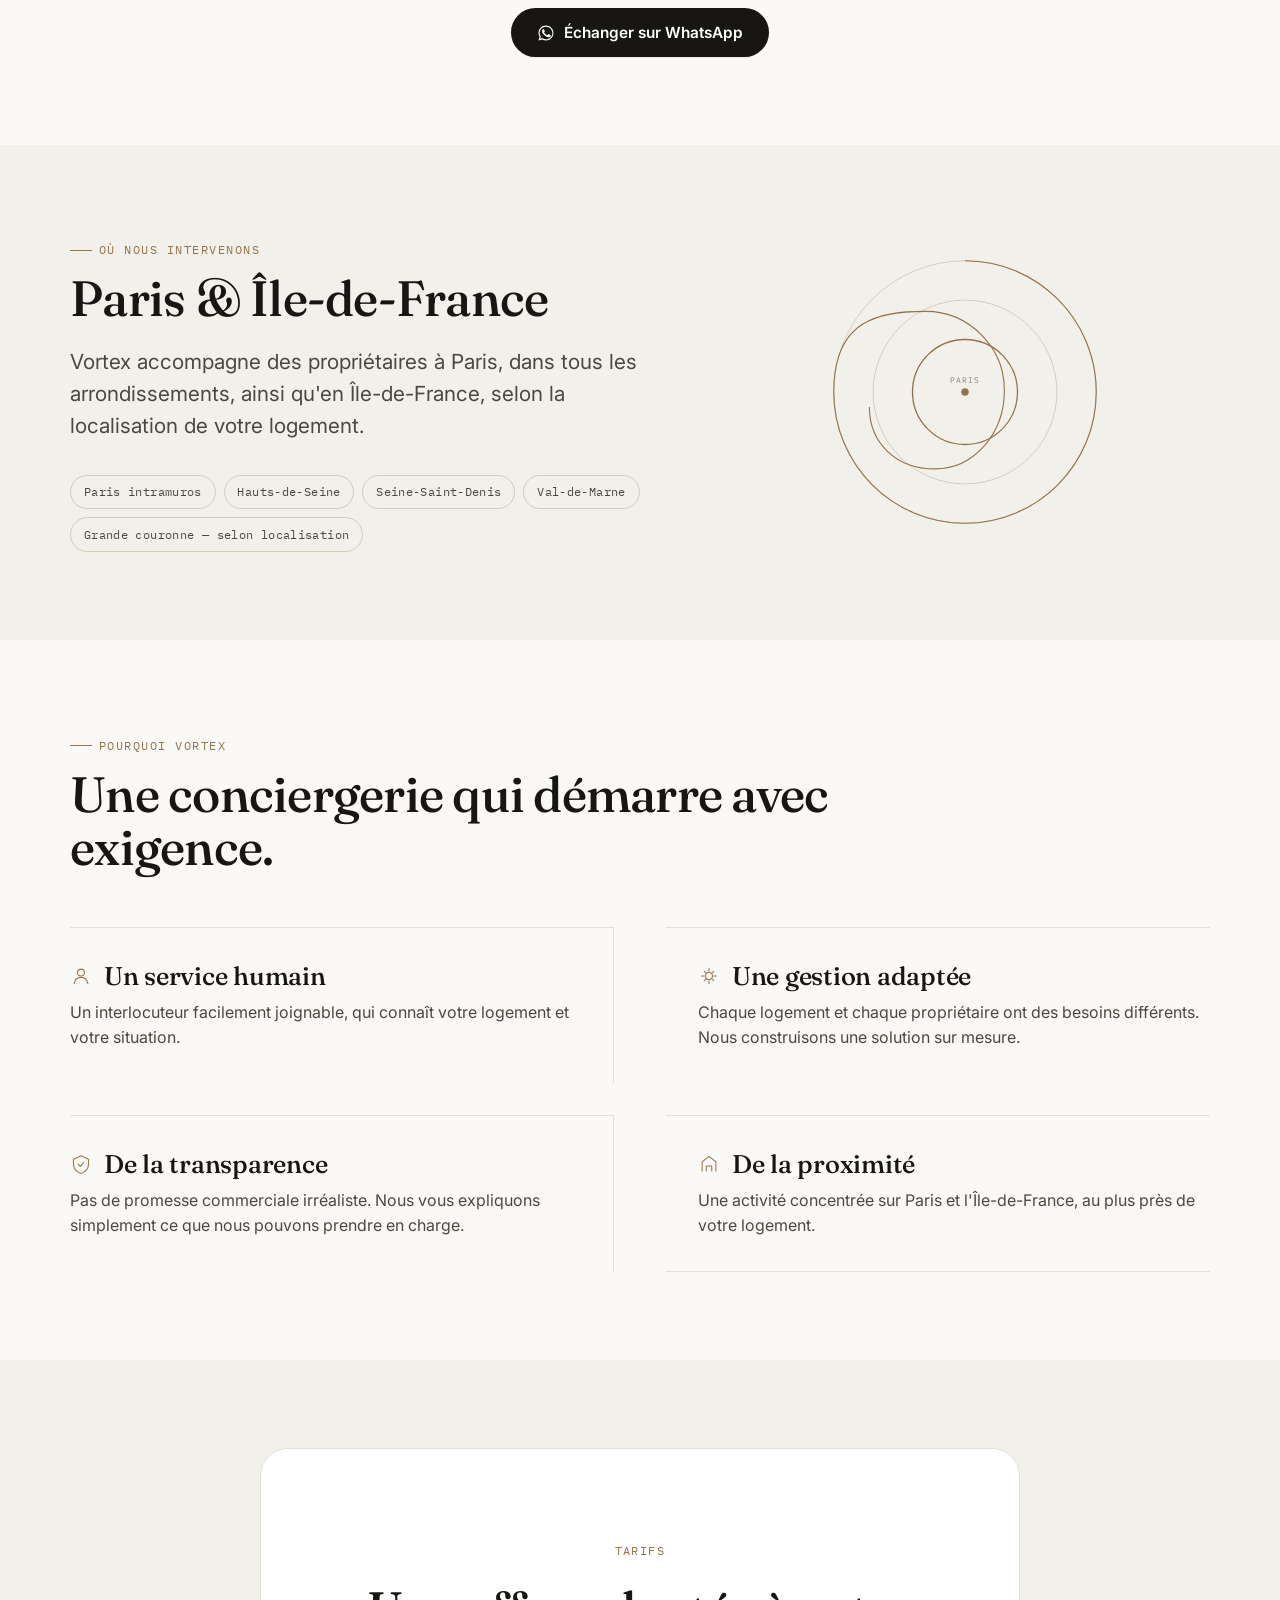
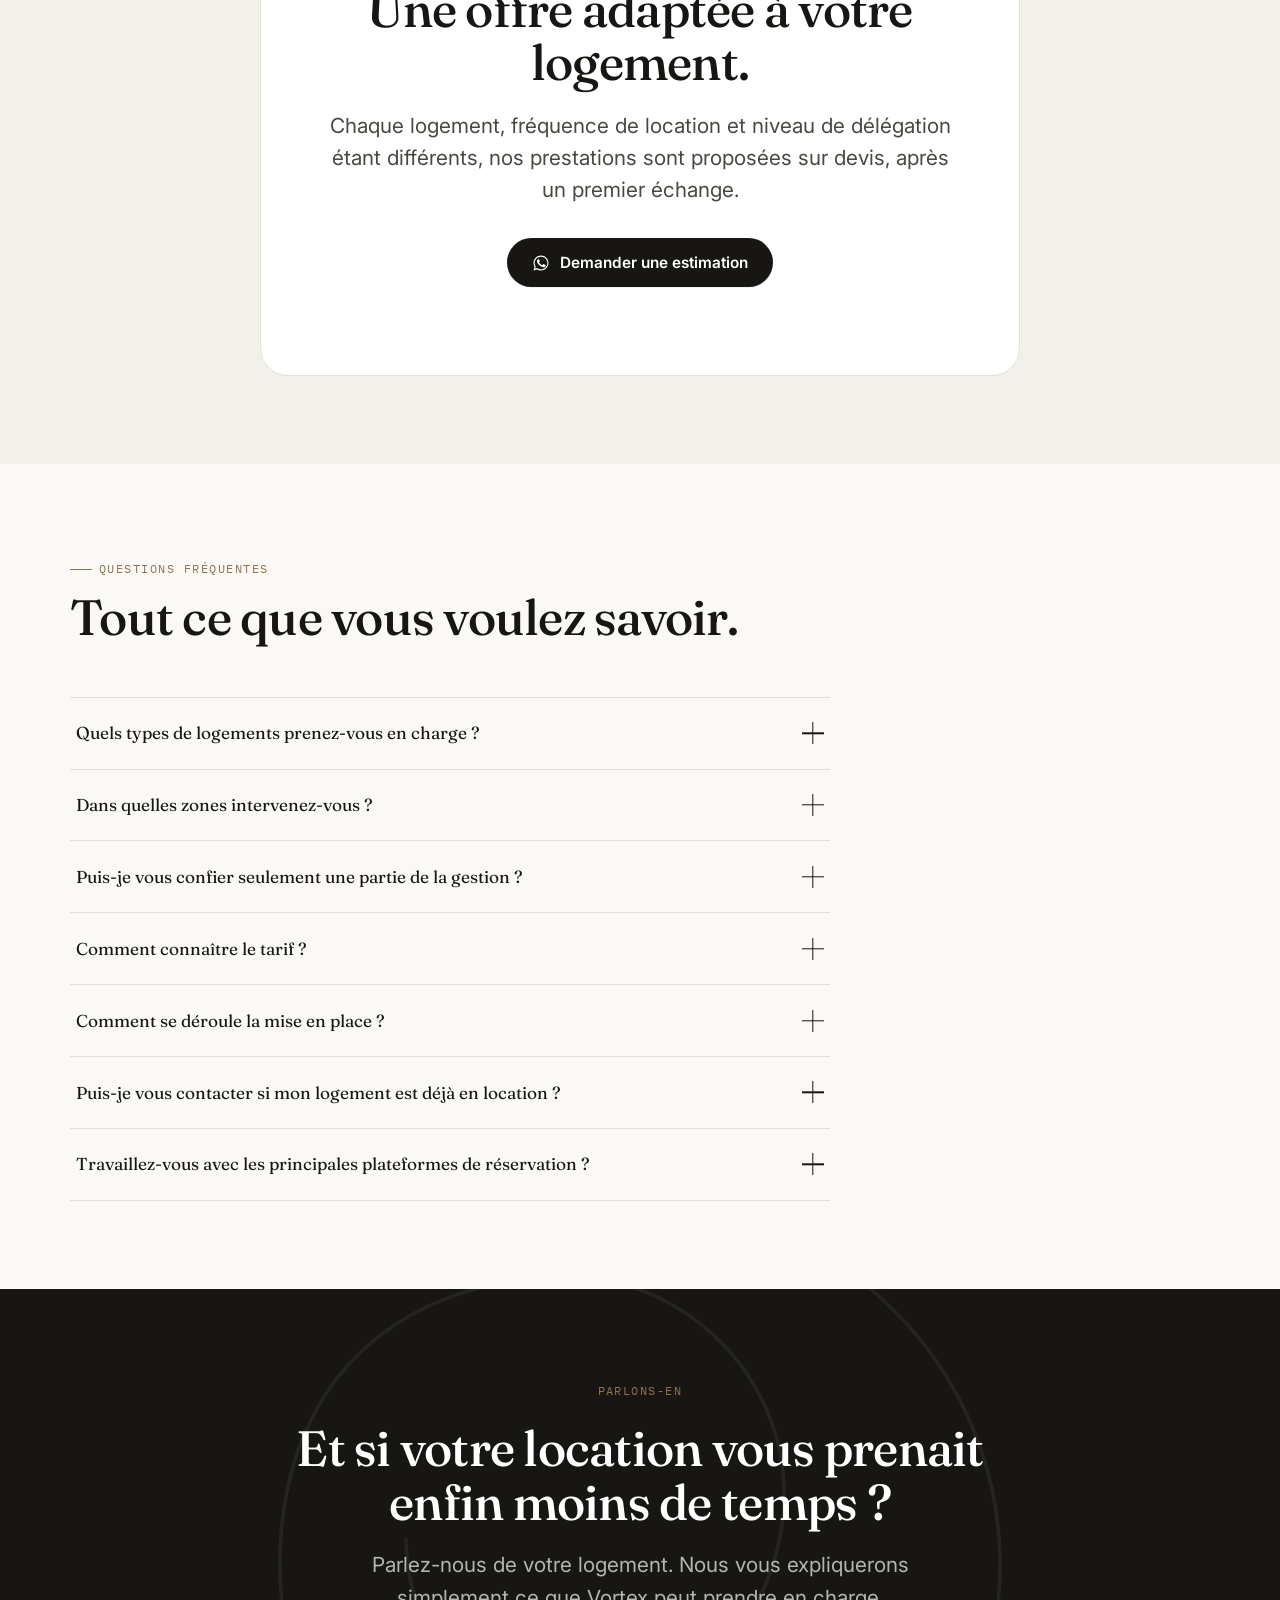
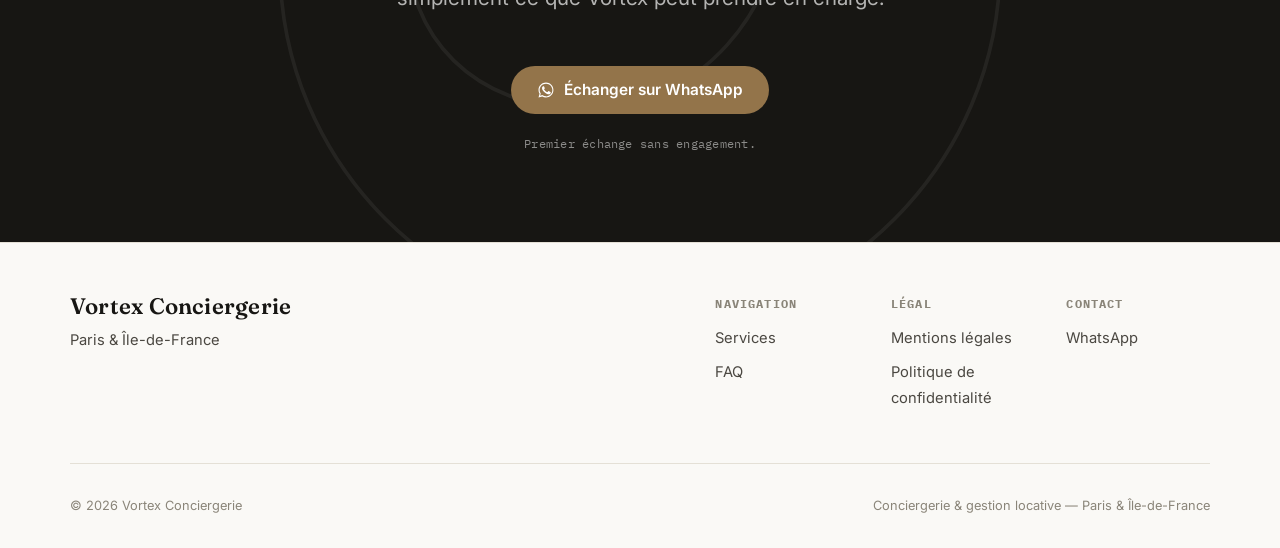
==== commit ddd33a50: "Update index.html" ====
--- a/index.html
+++ b/index.html
@@ -56,8 +56,7 @@
     "@type": "AdministrativeArea",
     "name": "Paris et Île-de-France"
   },
-  "description": "Conciergerie et gestion locative opérationnelle à Paris et en Île-de-France : accueil des voyageurs, ménage, coordination et suivi du logement.",
-  "email": "[EMAIL_À_COMPLÉTER]"
+  "description": "Conciergerie et gestion locative opérationnelle à Paris et en Île-de-France : accueil des voyageurs, ménage, coordination et suivi du logement."
 }
 </script>
 <script type="application/ld+json">
@@ -619,8 +618,6 @@
           <h4>Contact</h4>
           <ul>
             <li><a href="#" class="js-whatsapp-link">WhatsApp</a></li>
-            <!-- E-MAIL : remplacer EMAIL_TO_REPLACE par l'adresse réelle -->
-            <li><span>EMAIL_TO_REPLACE</span></li>
           </ul>
         </div>
       </div>
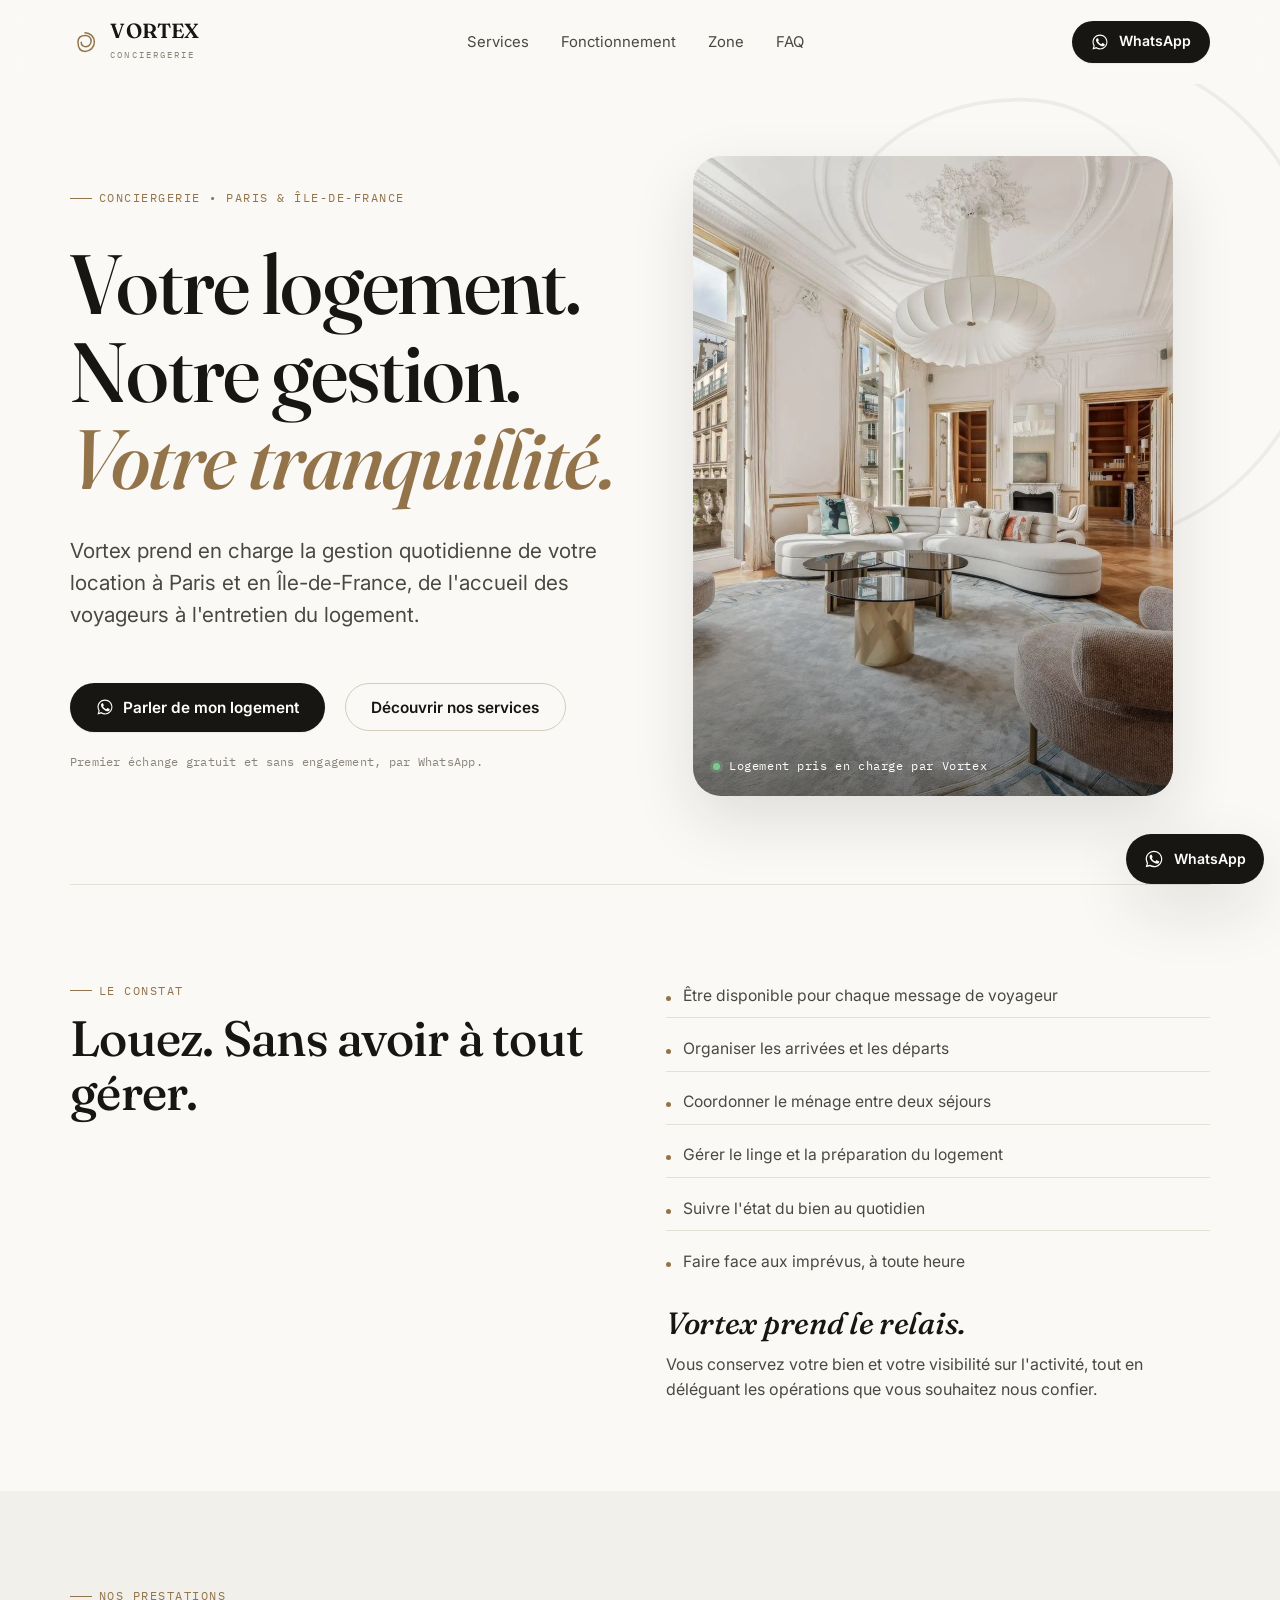
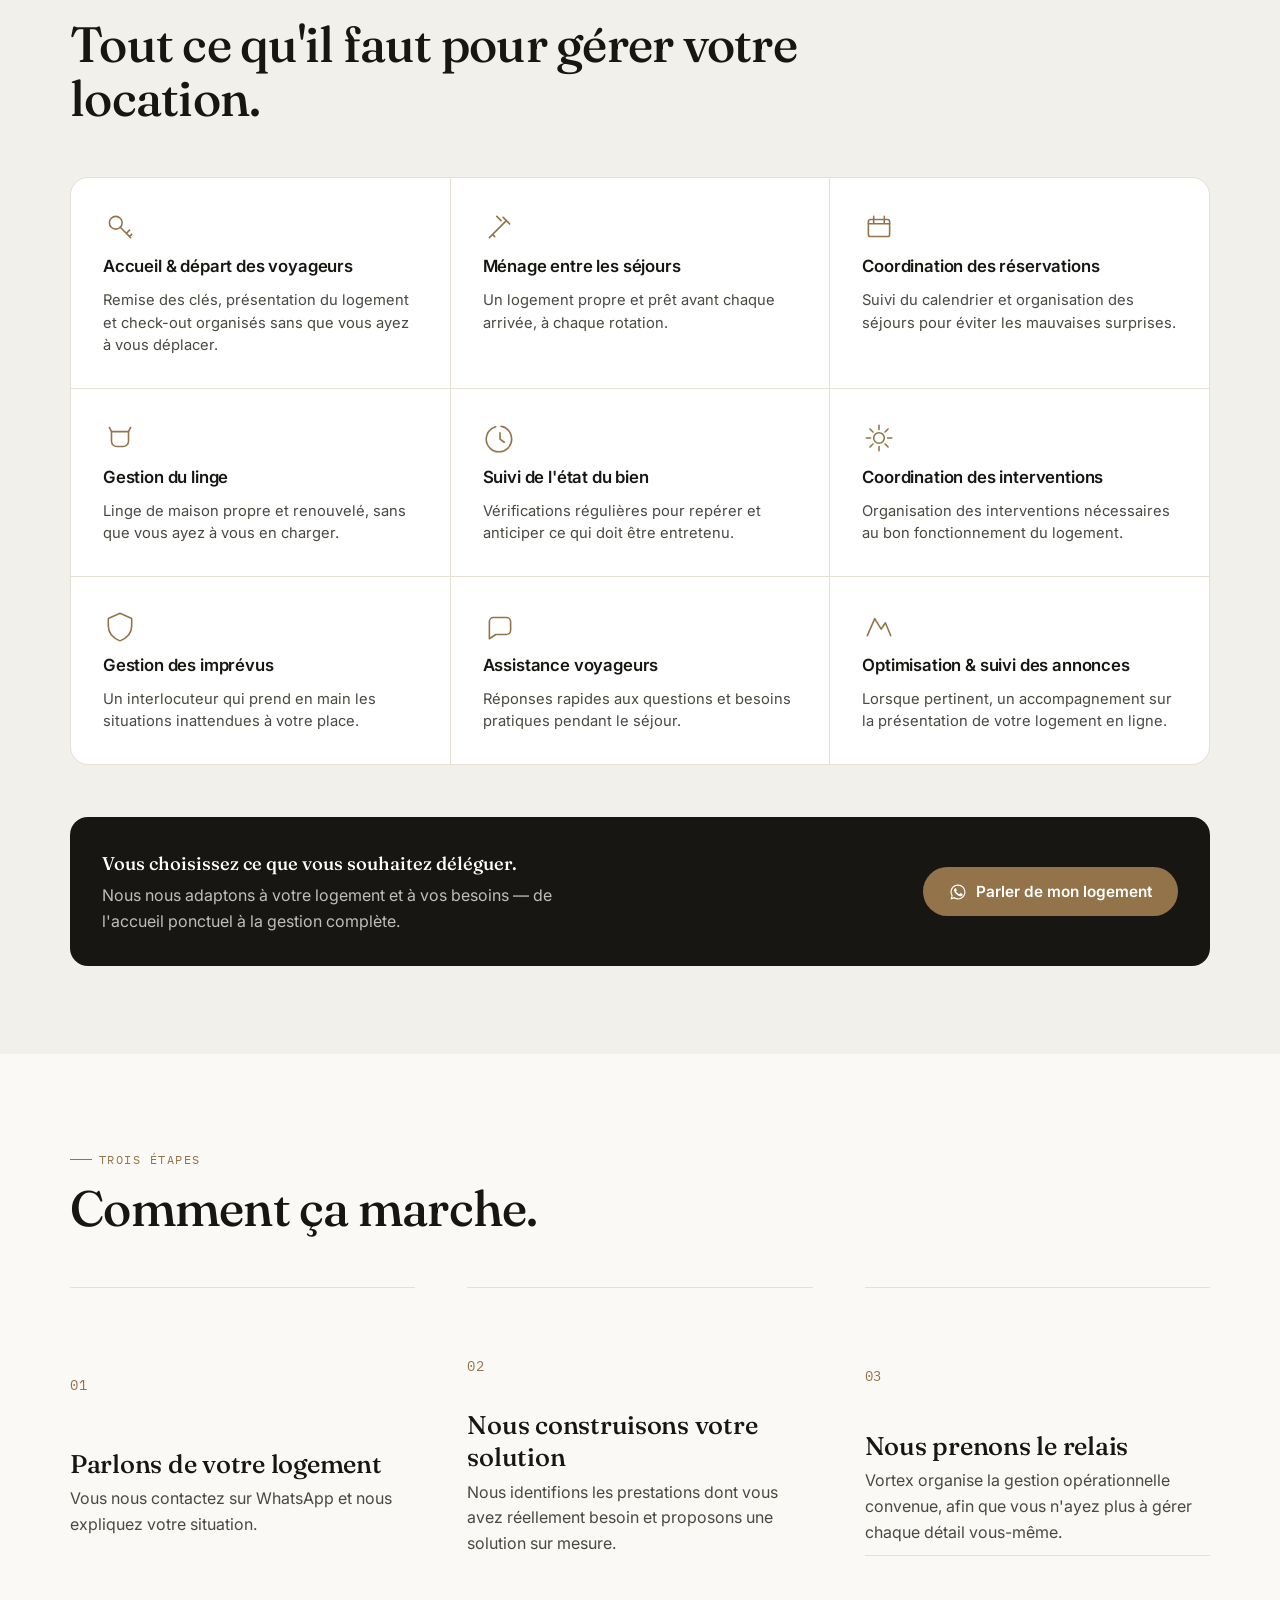
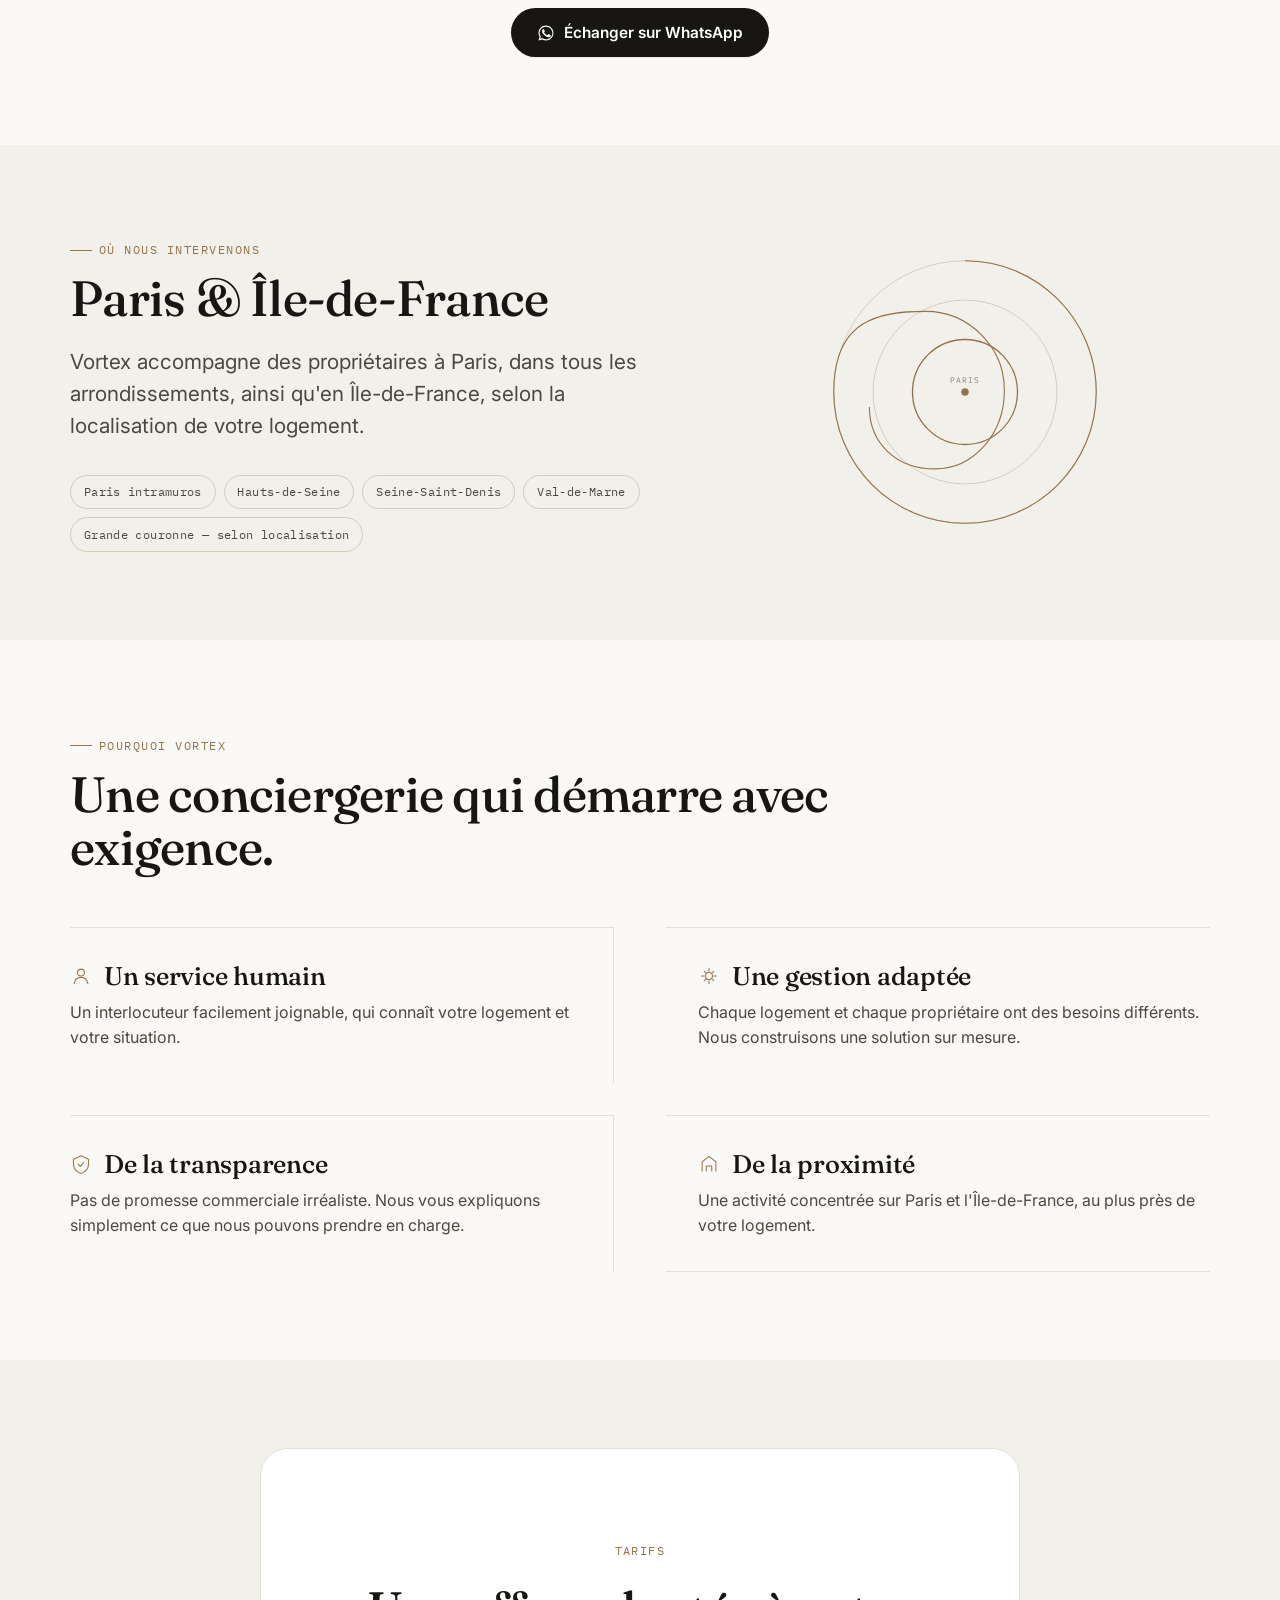
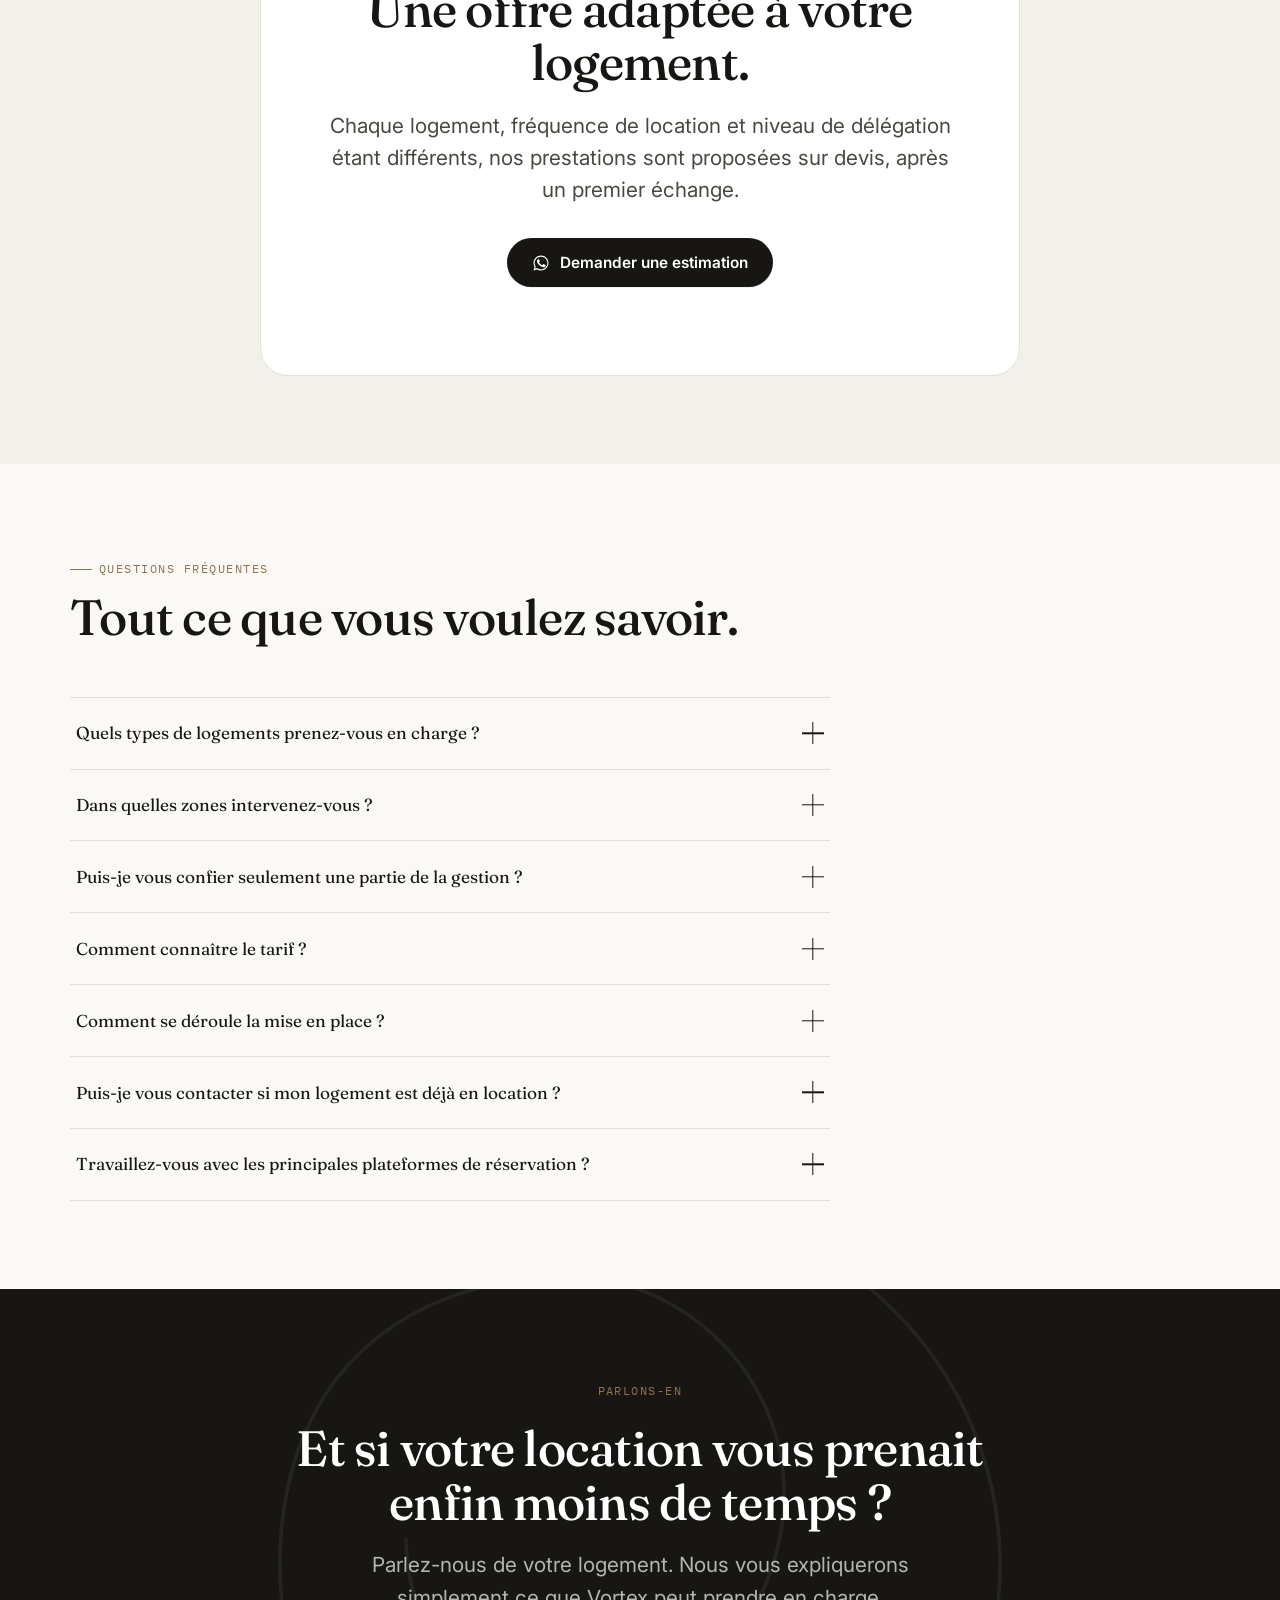
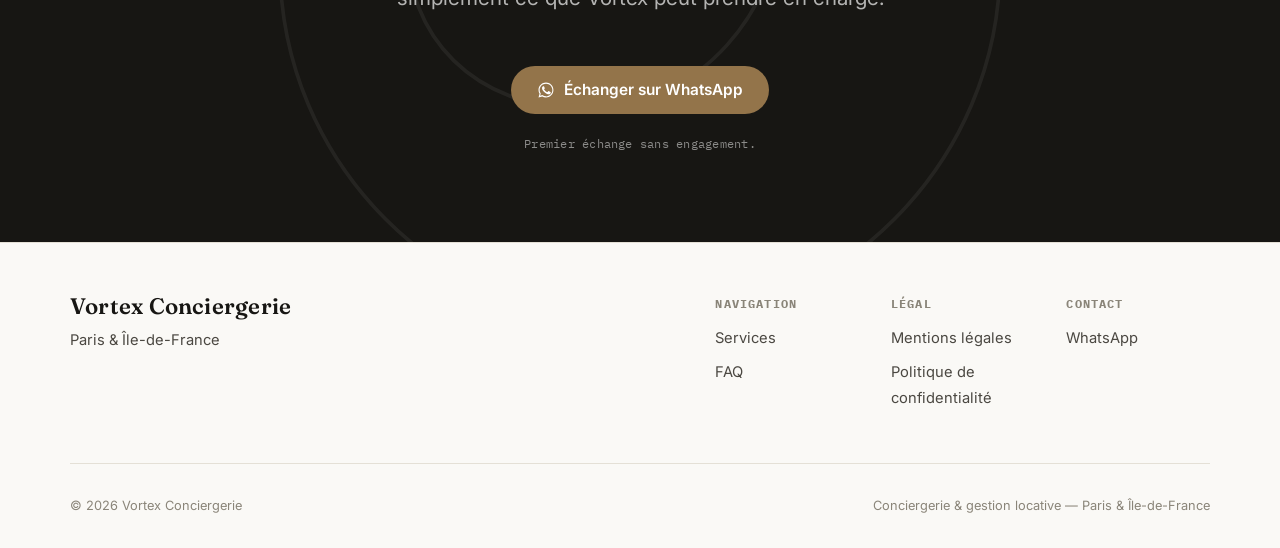
==== commit a3f4f418: "Update index.html" ====
--- a/index.html
+++ b/index.html
@@ -220,7 +220,7 @@
 
       <div class="hero-visual">
         <!-- PHOTO : appartement parisien lumineux — remplacer par une photo réelle du parc géré -->
-        <img src="https://picsum.photos/id/1080/1000/1250" alt="Appartement parisien lumineux et soigné, préparé pour l'accueil de voyageurs" width="1000" height="1250" loading="eager" fetchpriority="high">
+        <img src="gestionLocative.webp" alt="Appartement parisien lumineux et soigné, préparé pour l'accueil de voyageurs" width="1000" height="1250" loading="eager" fetchpriority="high">
         <div class="hero-visual-tag">
           <span class="dot" aria-hidden="true"></span>
           Logement pris en charge par Vortex
